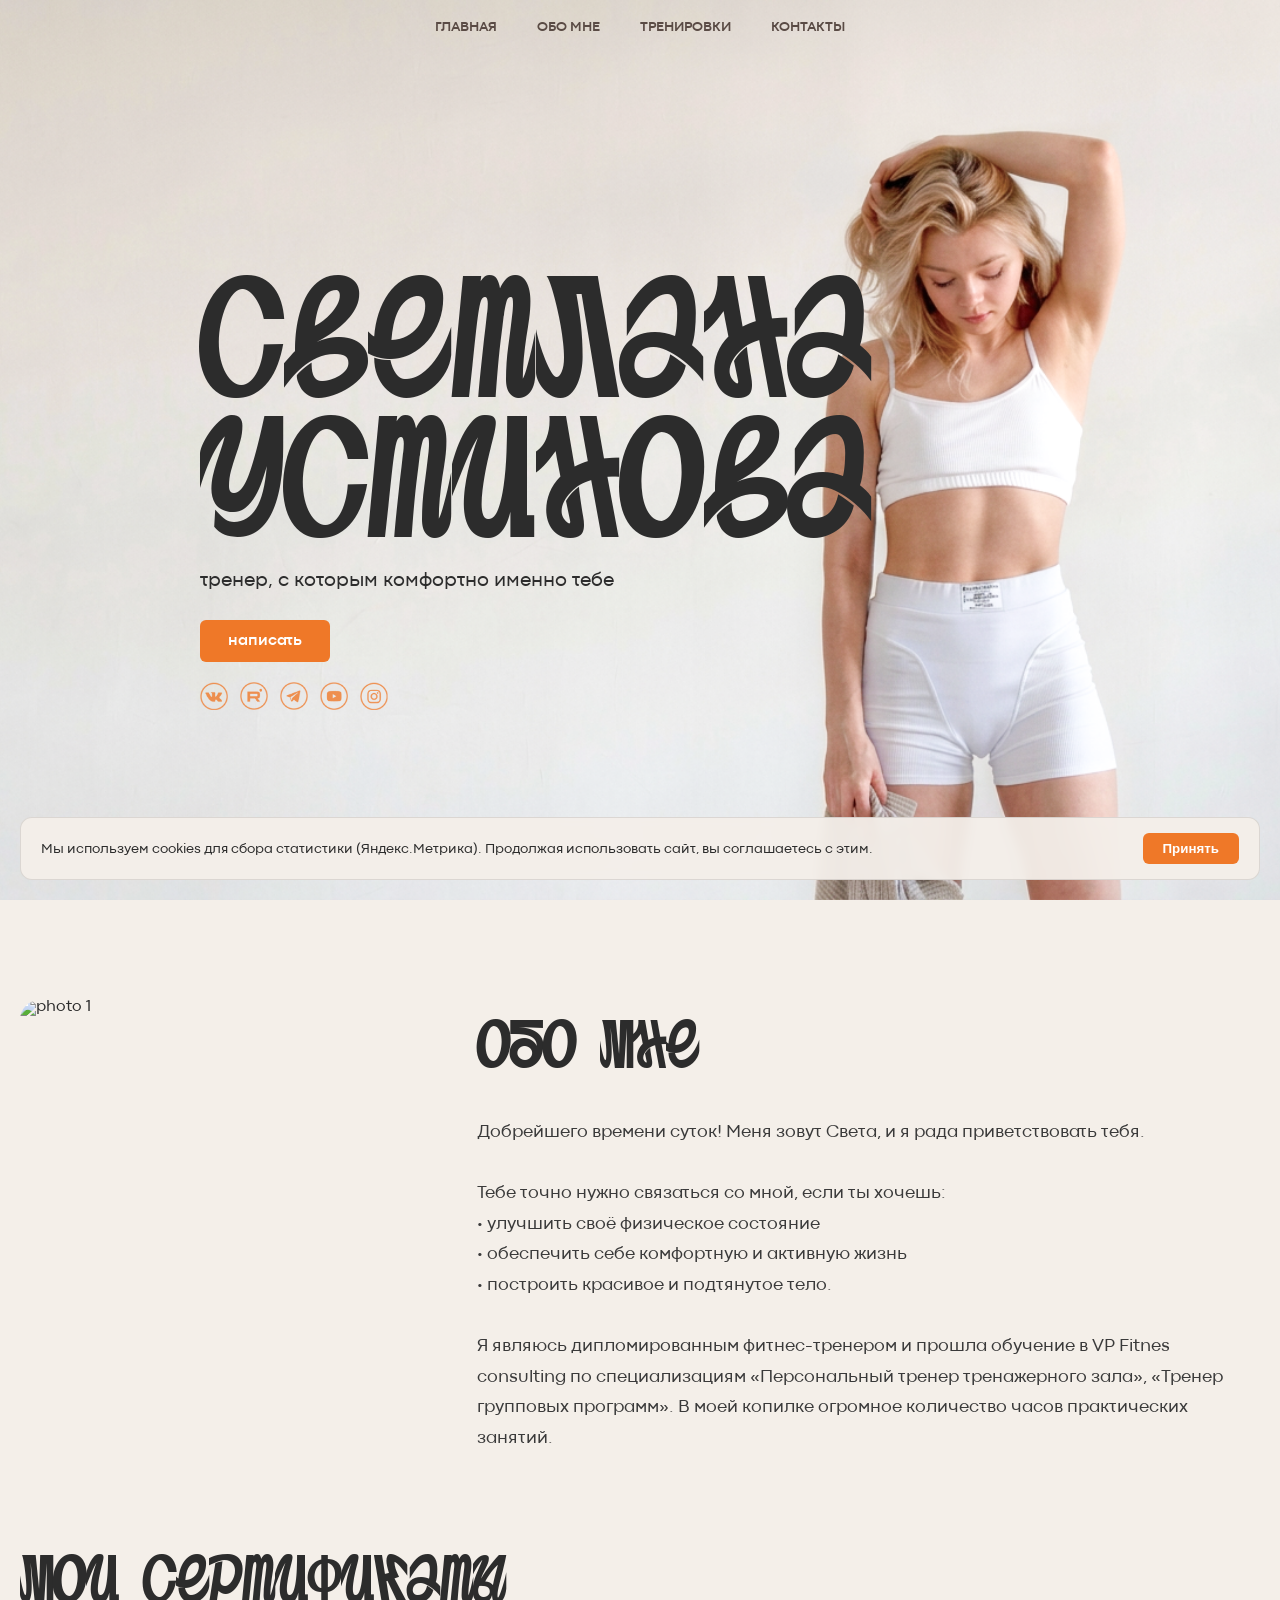
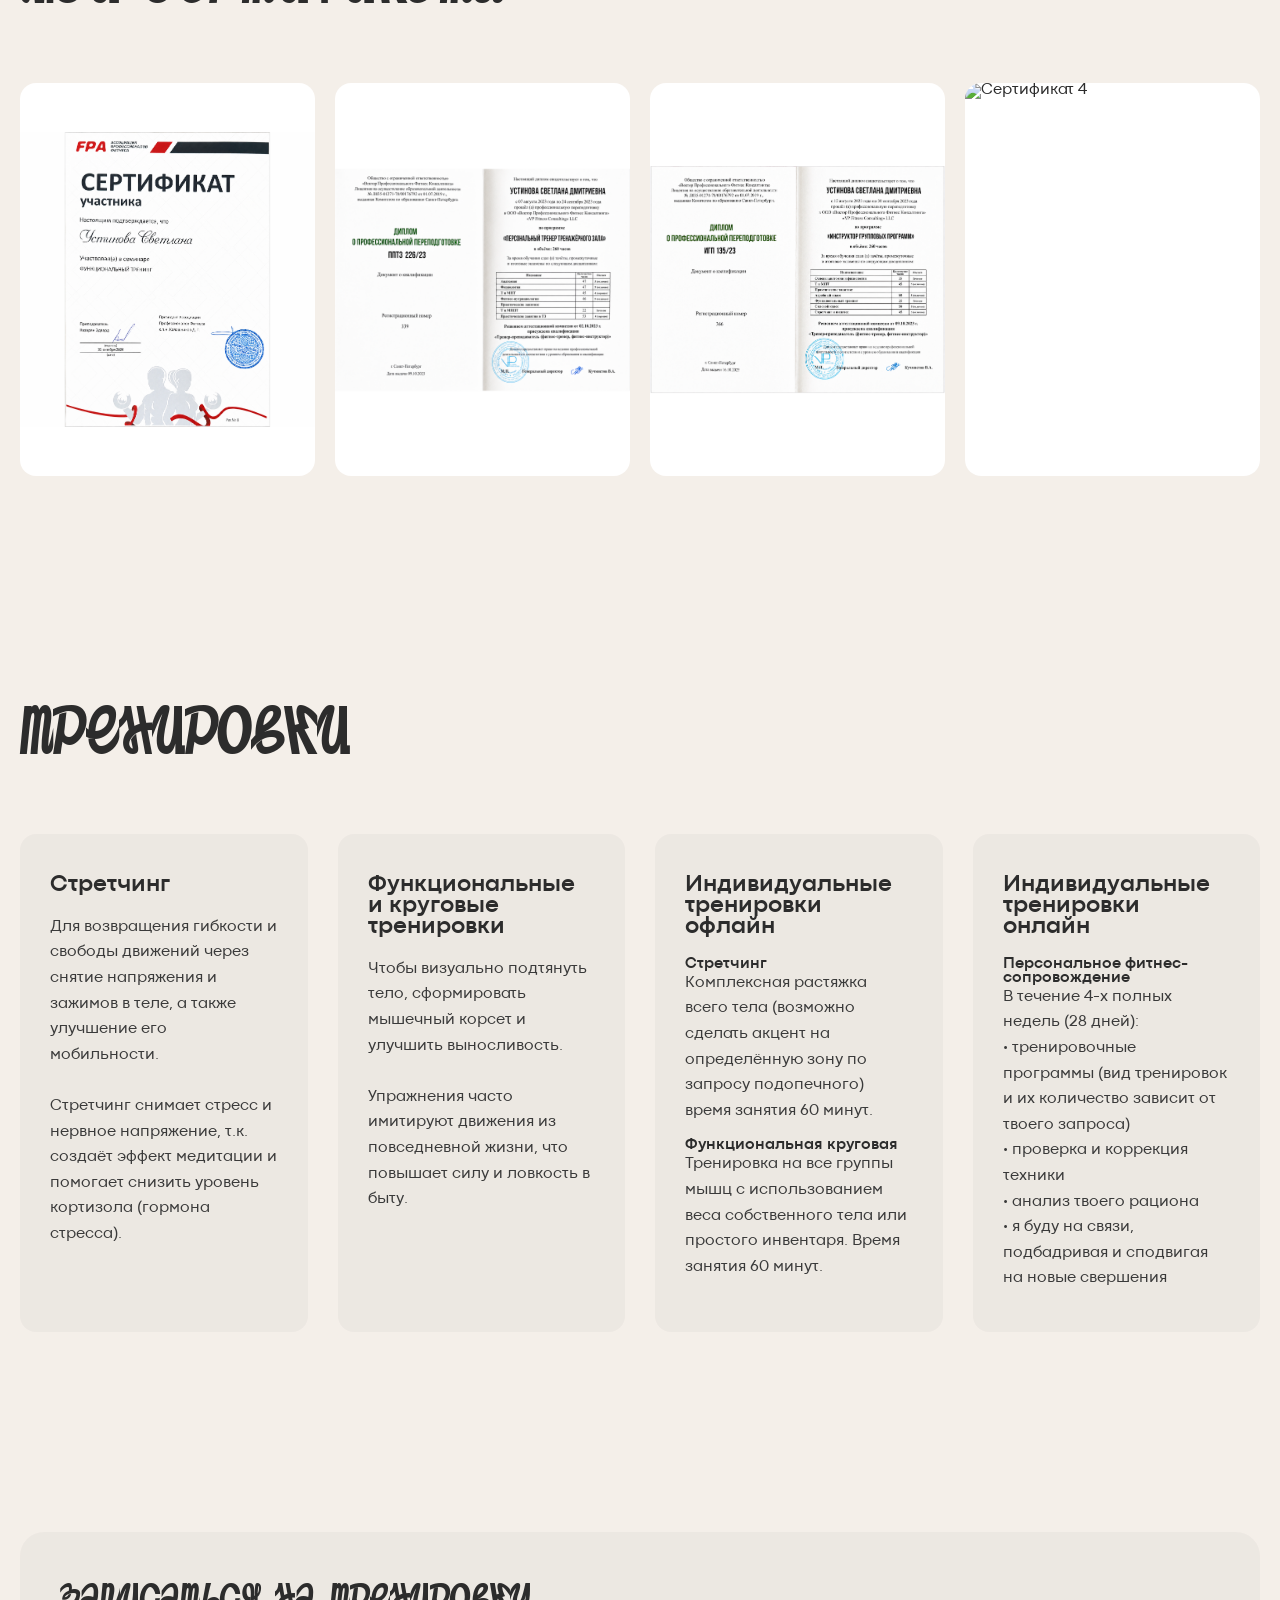
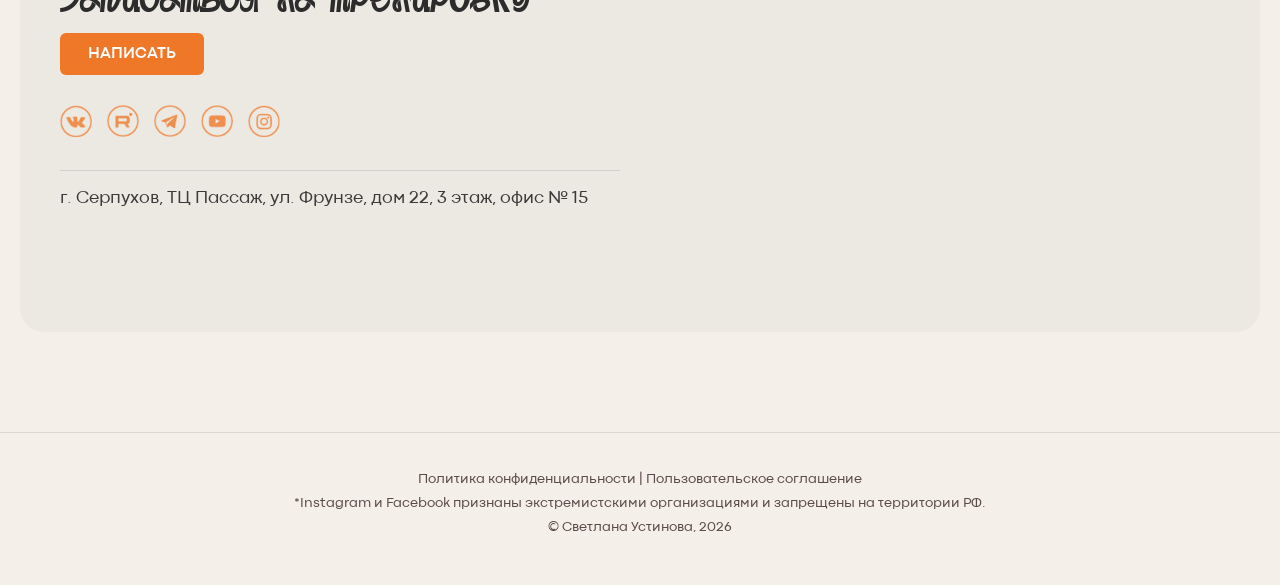
==== index.html @ 458bfd7b "Initial commit - сайт" ====
<!DOCTYPE html>
<html lang="ru">
<head>
  <meta charset="UTF-8">
  <meta name="viewport" content="width=device-width, initial-scale=1.0, user-scalable=yes">
  <title>Тренер Светлана Устинова</title>
  <link rel="stylesheet" href="style.css">
</head>
<body>

  <!-- HEADER с бургер-меню -->
  <header class="header">
    <div class="burger" id="burgerBtn">
      <span></span><span></span><span></span>
    </div>
    <nav class="nav">
      <ul class="menu" id="menu">
        <li><a href="#hero">Главная</a></li>
        <li><a href="#about">Обо мне</a></li>
        <li><a href="#training">Тренировки</a></li>
        <li><a href="#contacts">Контакты</a></li>
      </ul>
    </nav>
  </header>

  <!-- HERO -->
  <section id="hero" class="hero">
    <div class="hero-content">
      <h1>светлана устинова</h1>
      <h3>тренер, с которым комфортно именно тебе</h3>
      <p></p>
      <a href="https://t.me/Ustishine3" class="btn" target="_blank">написать</a>
      <div class="socials">
        <a href="https://vk.ru/ustishine" target="_blank"><img src="assets/icons/vk.png" alt="vk"></a>
        <a href="https://rutube.ru/channel/44270024" target="_blank"><img src="assets/icons/rutube.png" alt="rutube"></a>
        <a href="https://t.me/Ustishine3" target="_blank"><img src="assets/icons/telegram.png" alt="telegram"></a>
        <a href="https://youtube.com/@svetaveshaet" target="_blank"><img src="assets/icons/youtube.png" alt="youtube"></a>
        <a href="https://www.instagram.com/ustishine_fam" target="_blank"><img src="assets/icons/instagram.png" alt="instagram"></a>
      </div>
    </div>
  </section>

  <!-- ABOUT -->
  <section id="about" class="about-section">
    <!-- Первый ряд: карусель (фото тренера) слева, текст справа -->
    <div class="about-row">
      <div class="about-carousel">
        <div class="carousel-wrapper">
          <div class="carousel-track" id="carouselTrackLeft">
            <div class="carousel-slide"><img src="assets/trener/photo1.png" alt="photo 1"></div>
            <div class="carousel-slide"><img src="assets/trener/photo2.png" alt="photo 2"></div>
            <div class="carousel-slide"><img src="assets/trener/photo3.png" alt="photo 3"></div>
            <div class="carousel-slide"><img src="assets/trener/photo4.png" alt="photo 4"></div>
            <div class="carousel-slide"><img src="assets/trener/photo5.png" alt="photo 5"></div>
          </div>
          <button class="carousel-btn prev-btn">&#10094;</button>
          <button class="carousel-btn next-btn">&#10095;</button>
        </div>
      </div>
      <div class="about-text">
        <h2>обо мне</h2>
        <p>Добрейшего времени суток! Меня зовут Света, и я рада приветствовать тебя.<br><br>Тебе точно нужно связаться со мной, если ты хочешь:<br>• улучшить своё физическое состояние<br>• обеспечить себе комфортную и активную жизнь<br>• построить красивое и подтянутое тело.<br><br>Я являюсь дипломированным фитнес-тренером и прошла обучение в VP Fitnes consulting по специализациям «Персональный тренер тренажерного зала», «Тренер групповых программ». В моей копилке огромное количество часов практических занятий.</p>
      </div>
    </div>

    <!-- Второй ряд: мои сертификаты – карусель карточек во всю ширину -->
    <div class="about-row certificates-row">
      <div class="about-text certificates-header">
        <h2>мои сертификаты</h2>
      </div>
      <div class="certificates-carousel">
        <div class="certificates-wrapper">
          <div class="certificates-track" id="certificatesTrack">
            <div class="certificate-card"><img src="assets/edu/photo1.png" alt="Сертификат 1"></div>
            <div class="certificate-card"><img src="assets/edu/photo2.png" alt="Сертификат 2"></div>
            <div class="certificate-card"><img src="assets/edu/photo3.png" alt="Сертификат 3"></div>
            <div class="certificate-card"><img src="assets/edu/photo4.png" alt="Сертификат 4"></div>
            <div class="certificate-card"><img src="assets/edu/photo5.png" alt="Сертификат 5"></div>
            <div class="certificate-card"><img src="assets/edu/photo6.png" alt="Сертификат 6"></div>
            <div class="certificate-card"><img src="assets/edu/photo7.png" alt="Сертификат 7"></div>
            <div class="certificate-card"><img src="assets/edu/photo8.png" alt="Сертификат 8"></div>
            <div class="certificate-card"><img src="assets/edu/photo9.png" alt="Сертификат 9"></div>
            <div class="certificate-card"><img src="assets/edu/photo10.png" alt="Сертификат 10"></div>
            <div class="certificate-card"><img src="assets/edu/photo11.png" alt="Сертификат 11"></div>
            <div class="certificate-card"><img src="assets/edu/photo12.png" alt="Сертификат 12"></div>
          </div>
          <button class="carousel-btn cert-prev-btn">&#10094;</button>
          <button class="carousel-btn cert-next-btn">&#10095;</button>
        </div>
      </div>
    </div>
  </section>

  <!-- TRAINING -->
  <section id="training" class="training-section">
    <div class="training-container">
      <h2 class="section-title">тренировки</h2>
      <div class="training-columns">
        <div class="training-col">
          <h3>Стретчинг</h3>
          <p>Для возвращения гибкости и свободы движений через снятие напряжения и зажимов в теле, а также улучшение его мобильности.<br><br>Стретчинг снимает стресс и нервное напряжение, т.к. создаёт эффект медитации и помогает снизить уровень кортизола (гормона стресса).</p>
        </div>
        <div class="training-col">
          <h3>Функциональные и круговые тренировки</h3>
          <p>Чтобы визуально подтянуть тело, сформировать мышечный корсет и улучшить выносливость.<br><br>Упражнения часто имитируют движения из повседневной жизни, что повышает силу и ловкость в быту.</p>
        </div>
        <div class="training-col">
          <h3>Индивидуальные тренировки офлайн</h3>
          <h4>Стретчинг</h4>
          <p>Комплексная растяжка всего тела (возможно сделать акцент на определённую зону по запросу подопечного) время занятия 60 минут.</p>
          <br>
          <h4>Функциональная круговая</h4>
          <p>Тренировка на все группы мышц с использованием веса собственного тела или простого инвентаря. Время занятия 60 минут.</p>
        </div>
        <div class="training-col">
          <h3>Индивидуальные тренировки онлайн</h3>
          <h4>Персональное фитнес-сопровождение</h4>
          <p>В течение 4-х полных недель (28 дней):<br>• тренировочные программы (вид тренировок и их количество зависит от твоего запроса)<br>• проверка и коррекция техники<br>• анализ твоего рациона<br>• я буду на связи, подбадривая и сподвигая на новые свершения</p>
        </div>
      </div>
    </div>
  </section>

  <!-- CONTACTS -->
  <section id="contacts" class="contacts">
    <div class="contacts-card">
      <div class="contacts-content">
        <h3>Записаться на тренировку</h3>
        <div class="contacts-buttons">
          <a href="https://t.me/Ustishine3" class="btn" target="_blank">НАПИСАТЬ</a>
        </div>
        <div class="contacts-socials">
          <a href="https://vk.ru/ustishine" target="_blank"><img src="assets/icons/vk.png" alt="vk"></a>
          <a href="https://rutube.ru/channel/44270024" target="_blank"><img src="assets/icons/rutube.png" alt="rutube"></a>
          <a href="https://t.me/Ustishine3" target="_blank"><img src="assets/icons/telegram.png" alt="telegram"></a>
          <a href="https://youtube.com/@svetaveshaet" target="_blank"><img src="assets/icons/youtube.png" alt="youtube"></a>
          <a href="https://www.instagram.com/ustishine_fam" target="_blank"><img src="assets/icons/instagram.png" alt="instagram"></a>
        </div>
        <div class="contacts-address">
          <p>г. Серпухов, ТЦ Пассаж, ул. Фрунзе, дом 22, 3 этаж, офис № 15</p>
        </div>
      </div>
      <div class="contacts-map">
        <iframe src="https://yandex.ru/map-widget/v1/?mode=search&text=%D0%A1%D0%B5%D1%80%D0%BF%D1%83%D1%85%D0%BE%D0%B2%20%D1%83%D0%BB.%20%D0%A4%D1%80%D1%83%D0%BD%D0%B7%D0%B5%2022%20%D0%A2%D0%A6%20%D0%9F%D0%B0%D1%81%D1%81%D0%B0%D0%B6&ll=37.4083%2C54.9065&z=17" frameborder="0" allowfullscreen="true"></iframe>
      </div>
    </div>
  </section>

  <!-- FOOTER -->
  <footer class="footer">
    <div class="footer-inner">
      <p>
        <a href="privacy.html" target="_blank">Политика конфиденциальности</a>
        <span> | </span>
        <a href="terms.html" target="_blank">Пользовательское соглашение</a>
      </p>
      <p>*Instagram и Facebook признаны экстремистскими организациями и запрещены на территории РФ.</p>
      <p>© Светлана Устинова, 2026</p>
    </div>
  </footer>

  <script>
    (function() {
      // Бургер-меню
      const burger = document.getElementById('burgerBtn');
      const menu = document.getElementById('menu');
      if (burger && menu) {
        burger.addEventListener('click', () => {
          burger.classList.toggle('active');
          menu.classList.toggle('active');
        });
        menu.querySelectorAll('a').forEach(link => {
          link.addEventListener('click', () => {
            burger.classList.remove('active');
            menu.classList.remove('active');
          });
        });
      }

      // Cookie consent и Яндекс.Метрика
      function loadYandexMetrika() {
        (function(m,e,t,r,i,k,a){
          m[i]=m[i]||function(){(m[i].a=m[i].a||[]).push(arguments);};
          m[i].l=1*new Date();
          for(var j=0;j<document.scripts.length;j++){if(document.scripts[j].src===r){return;}}
          k=e.createElement(t),a=e.getElementsByTagName(t)[0],k.async=1,k.src=r,a.parentNode.insertBefore(k,a);
        })(window,document,"script","https://mc.yandex.ru/metrika/tag.js","ym");
        ym(XXXXXX, "init", { clickmap:true, trackLinks:true, accurateTrackBounce:true, webvisor:true });
      }
      if (!localStorage.getItem('cookieConsent')) {
        const banner = document.createElement('div');
        banner.className = 'cookie-banner';
        banner.innerHTML = `<p>Мы используем cookies для сбора статистики (Яндекс.Метрика). Продолжая использовать сайт, вы соглашаетесь с этим.</p><button id="acceptCookies">Принять</button>`;
        document.body.appendChild(banner);
        document.getElementById('acceptCookies').addEventListener('click', () => {
          localStorage.setItem('cookieConsent', 'true');
          banner.remove();
          loadYandexMetrika();
        });
      } else {
        loadYandexMetrika();
      }

      // ========== 1. ЛЕВАЯ КАРУСЕЛЬ (фото тренера) ==========
      const leftTrack = document.getElementById('carouselTrackLeft');
      if (leftTrack) {
        const slides = Array.from(leftTrack.children);
        const originalCount = slides.length;
        slides.forEach(slide => {
          const clone = slide.cloneNode(true);
          leftTrack.appendChild(clone);
        });
        let currentIndex = 0;
        let autoPlayInterval;
        const delay = 4000;
        const transitionTime = 300;
        let startX = 0, startIndex = 0, isDragging = false;

        leftTrack.style.transition = `transform ${transitionTime}ms ease`;

        function updateSlide(index, instant = false) {
          if (instant) leftTrack.style.transition = 'none';
          else leftTrack.style.transition = `transform ${transitionTime}ms ease`;
          leftTrack.style.transform = `translateX(${-index * 100}%)`;
          currentIndex = index;
        }
        function nextSlide() {
          if (currentIndex >= originalCount) {
            updateSlide(0, true);
            leftTrack.offsetHeight;
            updateSlide(1);
          } else {
            updateSlide(currentIndex + 1);
          }
        }
        function prevSlide() {
          if (currentIndex <= 0) {
            updateSlide(originalCount, true);
            leftTrack.offsetHeight;
            updateSlide(originalCount - 1);
          } else {
            updateSlide(currentIndex - 1);
          }
        }
        function startAuto() { stopAuto(); autoPlayInterval = setInterval(nextSlide, delay); }
        function stopAuto() { if (autoPlayInterval) clearInterval(autoPlayInterval); }

        const wrapper = leftTrack.parentElement;

        // --- Touch events (исправлено: preventDefault только при горизонтальном движении) ---
        wrapper.addEventListener('touchstart', (e) => {
          if (e.touches.length === 1) {
            stopAuto();
            isDragging = true;
            startX = e.touches[0].clientX;
            startIndex = currentIndex;
            leftTrack.style.transition = 'none';
            // НЕ вызываем preventDefault здесь, чтобы не блокировать вертикальный скролл
          }
        }, { passive: false });
        wrapper.addEventListener('touchmove', (e) => {
          if (!isDragging) return;
          const deltaX = e.touches[0].clientX - startX;
          // Если движение горизонтальное больше 5px – запрещаем скролл страницы
          if (Math.abs(deltaX) > 5) e.preventDefault();
          const percent = (deltaX / wrapper.clientWidth) * 100;
          let newIndex = startIndex - percent / 100;
          leftTrack.style.transform = `translateX(${-newIndex * 100}%)`;
        }, { passive: false });
        wrapper.addEventListener('touchend', (e) => {
          if (!isDragging) return;
          isDragging = false;
          const deltaX = e.changedTouches[0].clientX - startX;
          if (Math.abs(deltaX) > 30) {
            deltaX > 0 ? prevSlide() : nextSlide();
          } else {
            updateSlide(currentIndex);
          }
          startAuto();
        });

        // --- Mouse events ---
        wrapper.addEventListener('mousedown', (e) => {
          stopAuto();
          isDragging = true;
          startX = e.clientX;
          startIndex = currentIndex;
          leftTrack.style.transition = 'none';
          e.preventDefault();
        });
        window.addEventListener('mousemove', (e) => {
          if (!isDragging) return;
          const deltaX = e.clientX - startX;
          const percent = (deltaX / wrapper.clientWidth) * 100;
          let newIndex = startIndex - percent / 100;
          leftTrack.style.transform = `translateX(${-newIndex * 100}%)`;
        });
        window.addEventListener('mouseup', (e) => {
          if (!isDragging) return;
          isDragging = false;
          const deltaX = e.clientX - startX;
          if (Math.abs(deltaX) > 30) {
            deltaX > 0 ? prevSlide() : nextSlide();
          } else {
            updateSlide(currentIndex);
          }
          startAuto();
        });

        // Кнопки
        const prevBtn = wrapper.querySelector('.prev-btn');
        const nextBtn = wrapper.querySelector('.next-btn');
        if (prevBtn) prevBtn.addEventListener('click', () => { stopAuto(); prevSlide(); startAuto(); });
        if (nextBtn) nextBtn.addEventListener('click', () => { stopAuto(); nextSlide(); startAuto(); });

        updateSlide(0, true);
        startAuto();
        wrapper.addEventListener('mouseenter', stopAuto);
        wrapper.addEventListener('mouseleave', startAuto);
      }

      // ========== 2. КАРУСЕЛЬ СЕРТИФИКАТОВ ==========
      const certTrack = document.getElementById('certificatesTrack');
      const certPrev = document.querySelector('.cert-prev-btn');
      const certNext = document.querySelector('.cert-next-btn');
      if (certTrack && certPrev && certNext) {
        let autoScrollInterval;
        function getStep() {
          const card = certTrack.querySelector('.certificate-card');
          return card ? card.offsetWidth + 20 : 300;
        }
        function scrollNext() { certTrack.scrollBy({ left: getStep(), behavior: 'smooth' }); }
        function scrollPrev() { certTrack.scrollBy({ left: -getStep(), behavior: 'smooth' }); }
        function startAuto() {
          stopAuto();
          autoScrollInterval = setInterval(() => {
            const maxScroll = certTrack.scrollWidth - certTrack.clientWidth;
            if (certTrack.scrollLeft + certTrack.clientWidth >= maxScroll - 10) {
              certTrack.scrollTo({ left: 0, behavior: 'smooth' });
            } else {
              scrollNext();
            }
          }, 4000);
        }
        function stopAuto() { if (autoScrollInterval) clearInterval(autoScrollInterval); }

        certPrev.addEventListener('click', () => { stopAuto(); scrollPrev(); startAuto(); });
        certNext.addEventListener('click', () => { stopAuto(); scrollNext(); startAuto(); });
        certTrack.addEventListener('mouseenter', stopAuto);
        certTrack.addEventListener('mouseleave', startAuto);
        certTrack.addEventListener('touchstart', stopAuto);
        certTrack.addEventListener('touchend', startAuto);
        startAuto();
      }
    })();
  </script>
</body>
</html>
---- style.css ----
/* ========== Подключение шрифтов ========== */
@font-face {
  font-family: 'Postertoaster';
  src: url('fonts/Postertoaster.ttf') format('truetype');
  font-weight: normal;
  font-style: normal;
}
@font-face {
  font-family: 'Codec Pro';
  src: url('fonts/CodecPro-Regular.ttf') format('truetype');
  font-weight: 400;
  font-style: normal;
}
@font-face {
  font-family: 'Codec Pro';
  src: url('fonts/CodecPro-Bold.ttf') format('truetype');
  font-weight: 700;
  font-style: normal;
}

/* ========== Общие стили ========== */
* {
  margin: 0;
  padding: 0;
  box-sizing: border-box;
}
html {
  scroll-behavior: smooth;
}
body {
  font-family: 'Codec Pro', sans-serif;
  background: #000;
  color: #f5efe9;
  margin: 0;
  transition: background-color 0.2s ease, color 0.2s ease;
}

/* ========== ХЕДЕР (ПК) ========== */
.header {
  position: fixed;
  top: 0;
  left: 0;
  width: 100%;
  z-index: 100;
  padding: 20px 60px;
  background: transparent;
  display: flex;
  justify-content: center;
}
.menu {
  display: flex;
  gap: 40px;
  list-style: none;
}
.menu a {
  text-decoration: none;
  font-weight: 700;
  text-transform: uppercase;
  color: #333;
  font-size: 14px;
  font-family: 'Codec Pro', sans-serif;
  transition: color 0.2s ease;
}
.nav {
  display: flex;
  justify-content: center;
}

/* ========== БУРГЕР (скрыт на ПК) ========== */
.burger {
  display: none;
  flex-direction: column;
  justify-content: space-between;
  width: 30px;
  height: 21px;
  cursor: pointer;
  z-index: 101;
}
.burger span {
  display: block;
  height: 3px;
  width: 100%;
  background-color: #333;
  border-radius: 2px;
  transition: 0.3s;
}
.burger.active span:nth-child(1) { transform: translateY(9px) rotate(45deg); }
.burger.active span:nth-child(2) { opacity: 0; }
.burger.active span:nth-child(3) { transform: translateY(-9px) rotate(-45deg); }

/* ========== HERO ========== */
.hero {
  position: relative;
  min-height: 100vh;
  padding: 40px 200px;
  display: flex;
  align-items: center;
  background: url("hero.png") no-repeat center center/cover;
}
.hero-content {
  position: relative;
  z-index: 2;
  max-width: 500px;
  padding-top: 80px;
}
.hero-content h1 {
  font-family: 'Postertoaster', sans-serif;
  font-size: 200px;
  font-weight: normal;
  line-height: 0.7;
  margin-bottom: 20px;
  letter-spacing: 1px;
}
.hero-content h3 {
  font-family: 'Codec Pro', sans-serif;
  font-size: 20px;
  font-weight: 400;
  margin-bottom: 25px;
  line-height: 1.4;
}
.hero-content p {
  font-size: 16px;
  font-weight: 400;
  margin-bottom: 25px;
  line-height: 1.5;
}

/* ========== КНОПКИ ========== */
.btn {
  display: inline-block;
  padding: 14px 28px;
  background: #ef7828;
  color: #fff;
  text-decoration: none;
  font-weight: 700;
  border-radius: 6px;
  margin-bottom: 20px;
  transition: 0.3s;
}
.btn:hover {
  background: #d05f18;
}

/* ========== СОЦСЕТИ ========== */
.socials {
  display: flex;
  gap: 12px;
}
.socials img {
  width: 28px;
  height: 28px;
  cursor: pointer;
  opacity: 0.8;
  transition: 0.3s;
}
.socials img:hover {
  opacity: 1;
}

/* ========== ABOUT ========== */
.about-section {
  padding: 100px 20px;
  background: inherit;
}
.about-row {
  max-width: 1600px;
  margin: 0 auto 80px;
  display: flex;
  align-items: start;
  gap: 60px;
}
.about-row:last-child {
  margin-bottom: 0;
}
.about-row.reverse {
  flex-direction: row-reverse;
}
.about-carousel {
  flex: 0 0 32%;
  max-width: 32%;
}
.carousel-wrapper {
  position: relative;
  width: 100%;
  aspect-ratio: 1 / 1;
  overflow: hidden;
  border-radius: 20px;
  user-select: none;
  -webkit-tap-highlight-color: transparent;
  touch-action: pan-y pinch-zoom;
}
.carousel-track {
  display: flex;
  height: 100%;
  will-change: transform;
  cursor: grab;
}
.carousel-track:active {
  cursor: grabbing;
}
.carousel-slide {
  flex: 0 0 100%;
  height: 100%;
}
.carousel-slide img {
  width: 100%;
  height: 100%;
  object-fit: cover;
  display: block;
}
.carousel-btn {
  position: absolute;
  top: 50%;
  transform: translateY(-50%);
  background: rgba(0,0,0,0.5);
  color: #fff;
  border: none;
  width: 40px;
  height: 40px;
  border-radius: 50%;
  font-size: 20px;
  cursor: pointer;
  opacity: 0;
  transition: opacity 0.3s;
  z-index: 2;
  display: flex;
  align-items: center;
  justify-content: center;
}
.carousel-btn:hover {
  background: rgba(0,0,0,0.8);
}
.carousel-wrapper:hover .carousel-btn {
  opacity: 1;
}
.prev-btn { left: 10px; }
.next-btn { right: 10px; }
.about-text {
  flex: 1;
}
.about-text h2 {
  font-family: 'Postertoaster', sans-serif;
  font-size: 80px;
  font-weight: normal;
  margin-bottom: 30px;
  line-height: 1.1;
}
.about-text p {
  font-size: 18px;
  line-height: 1.7;
  font-weight: 400;
}

/* ========== КАРУСЕЛЬ СЕРТИФИКАТОВ ========== */
.certificates-row {
  flex-direction: column;
  gap: 30px;
}
.certificates-header {
  width: 100%;
  text-align: left;
}
.certificates-carousel {
  width: 100%;
  overflow: hidden;
  position: relative;
}
.certificates-wrapper {
  position: relative;
  width: 100%;
}
.certificates-track {
  display: flex;
  gap: 20px;
  overflow-x: auto;
  scroll-behavior: smooth;
  scrollbar-width: none;
  -ms-overflow-style: none;
  padding-bottom: 10px;
  cursor: grab;
  -webkit-overflow-scrolling: touch;
  touch-action: pan-y; /* запрещаем браузеру перехватывать горизонтальные жесты */
}
.certificates-track::-webkit-scrollbar {
  display: none;
}
.certificate-card {
  flex: 0 0 calc((100% - 60px) / 4);
  background: rgba(255,255,255,0.05);
  border-radius: 16px;
  overflow: hidden;
  aspect-ratio: 3 / 4;
  transition: transform 0.3s ease, background 0.3s ease;
  cursor: pointer;
}
.certificate-card:hover {
  transform: translateY(-5px);
  background: rgba(255,255,255,0.08);
}
.certificate-card img {
  width: 100%;
  height: 100%;
  object-fit: contain;
  display: block;
  background: #fff;
}
/* Кнопки для карусели сертификатов */
.certificates-wrapper .carousel-btn {
  position: absolute;
  top: 50%;
  transform: translateY(-50%);
  background: rgba(0,0,0,0.5);
  color: #fff;
  border: none;
  width: 40px;
  height: 40px;
  border-radius: 50%;
  font-size: 20px;
  cursor: pointer;
  opacity: 0;
  transition: opacity 0.3s;
  z-index: 2;
  display: flex;
  align-items: center;
  justify-content: center;
}
.certificates-wrapper:hover .carousel-btn {
  opacity: 1;
}
.certificates-wrapper .carousel-btn:hover {
  background: rgba(0,0,0,0.8);
}
.cert-prev-btn {
  left: 10px;
}
.cert-next-btn {
  right: 10px;
}

/* ========== TRAINING ========== */
.training-section {
  padding: 100px 20px;
  background: inherit;
}
.training-container {
  max-width: 1600px;
  margin: 0 auto;
}
.section-title {
  font-family: 'Postertoaster', sans-serif;
  font-size: 80px;
  font-weight: normal;
  margin-bottom: 60px;
  line-height: 1.1;
  text-align: left;
}
.training-columns {
  display: flex;
  gap: 30px;
}
.training-col {
  flex: 1;
  background: rgba(255,255,255,0.03);
  padding: 40px 30px;
  border-radius: 16px;
  transition: transform 0.3s ease, background 0.3s ease;
}
.training-col:hover {
  transform: translateY(-8px);
  background: rgba(255,255,255,0.06);
}
.training-col h3 {
  font-family: 'Codec Pro', sans-serif;
  font-size: 24px;
  font-weight: 700;
  margin-bottom: 20px;
}
.training-col p {
  font-size: 16px;
  line-height: 1.6;
}

/* ========== CONTACTS ========== */
.contacts {
  padding: 100px 20px;
  background: inherit;
}
.contacts-card {
  max-width: 1600px;
  margin: 0 auto;
  display: flex;
  gap: 40px;
  background: rgba(255,255,255,0.03);
  border-radius: 24px;
  overflow: hidden;
}
.contacts-content {
  flex: 1;
  padding: 50px 40px;
}
.contacts-content h3 {
  font-family: 'Postertoaster', sans-serif;
  font-size: 48px;
  font-weight: normal;
  margin-bottom: 20px;
}
.contacts-content p {
  font-size: 18px;
  margin-bottom: 30px;
}
.contacts-buttons {
  margin-bottom: 30px;
}
.contacts-buttons .btn {
  margin-bottom: 0;
}
.contacts-socials {
  display: flex;
  gap: 15px;
  margin-bottom: 30px;
}
.contacts-socials img {
  width: 32px;
  height: 32px;
  opacity: 0.8;
  transition: 0.3s;
}
.contacts-socials img:hover {
  opacity: 1;
}
.contacts-address {
  font-size: 16px;
  border-top: 1px solid rgba(255,255,255,0.1);
  padding-top: 20px;
}
.contacts-map {
  flex: 1;
  min-height: 400px;
}
.contacts-map iframe {
  width: 100%;
  height: 100%;
  border: 0;
}

/* ========== FOOTER ========== */
.footer {
  padding: 40px 20px;
  border-top: 1px solid rgba(255,255,255,0.05);
  background: inherit;
}
.footer-inner {
  max-width: 1600px;
  margin: 0 auto;
  text-align: center;
  font-size: 14px;
}
.footer-inner p {
  margin-bottom: 12px;
}
.footer-inner a {
  text-decoration: none;
  transition: 0.3s;
}
.footer-inner a:hover {
  text-decoration: underline;
}

/* ========== COOKIE BANNER ========== */
.cookie-banner {
  position: fixed;
  bottom: 20px;
  left: 20px;
  right: 20px;
  background: rgba(0,0,0,0.9);
  color: #f5efe9;
  padding: 15px 20px;
  border-radius: 12px;
  display: flex;
  justify-content: space-between;
  align-items: center;
  gap: 20px;
  z-index: 200;
  backdrop-filter: blur(5px);
  font-size: 14px;
  flex-wrap: wrap;
}
.cookie-banner button {
  background: #ef7828;
  border: none;
  padding: 8px 20px;
  border-radius: 6px;
  color: white;
  font-weight: bold;
  cursor: pointer;
  transition: 0.2s;
}
.cookie-banner button:hover {
  background: #d05f18;
}

/* ========== СВЕТЛАЯ ТЕМА ========== */
@media (prefers-color-scheme: light) {
  body {
    background: #f4efe9;
    color: #2c2c2c;
  }
  .menu a {
    color: #5a4b45;
  }
  .menu a:hover {
    color: #ef7828;
  }
  .burger span {
    background-color: #5a4b45;
  }
  .cookie-banner {
    background: rgba(244,239,233,0.95);
    color: #2c2c2c;
    border: 1px solid rgba(0,0,0,0.1);
  }
  .about-text h2,
  .section-title,
  .contacts-content h3 {
    color: #2c2c2c;
  }
  .about-text p,
  .training-col p,
  .contacts-content p,
  .contacts-address {
    color: #3a3a3a;
  }
  .training-col {
    background: rgba(0,0,0,0.03);
  }
  .training-col:hover {
    background: rgba(0,0,0,0.06);
  }
  .training-col h3 {
    color: #2c2c2c;
  }
  .contacts-card {
    background: rgba(0,0,0,0.03);
  }
  .contacts-address {
    border-top-color: rgba(0,0,0,0.1);
  }
  .footer {
    border-top-color: rgba(0,0,0,0.1);
  }
  .footer-inner {
    color: #5a4b45;
  }
  .footer-inner a {
    color: #5a4b45;
  }
  .footer-inner a:hover {
    color: #ef7828;
  }
  .btn {
    background: #ef7828;
    color: #fff;
  }
  .btn:hover {
    background: #d05f18;
  }
  /* Светлая тема для карточек сертификатов */
  .certificate-card {
    background: rgba(0,0,0,0.03);
  }
  .certificate-card:hover {
    background: rgba(0,0,0,0.06);
  }
}

/* ========== АДАПТИВНОСТЬ ========== */
@media (max-width: 1024px) {
  .hero {
    padding: 40px 60px;
  }
  .hero-content h1 {
    font-size: 120px;
  }
  .about-section {
    padding: 80px 20px;
  }
  .about-row {
    gap: 30px;
    margin-bottom: 60px;
  }
  .about-carousel {
    flex: 0 0 34%;
    max-width: 34%;
  }
  .about-text h2 {
    font-size: 60px;
  }
  .training-section {
    padding: 80px 20px;
  }
  .section-title {
    font-size: 60px;
  }
  .contacts {
    padding: 80px 20px;
  }
  .contacts-card {
    flex-direction: column;
  }
  .contacts-map {
    min-height: 300px;
  }
  .footer {
    padding: 40px 20px;
  }
  /* Адаптив сертификатов */
  .certificate-card {
    flex: 0 0 calc((100% - 40px) / 3);
  }
}

@media (max-width: 768px) {
  .header {
    padding: 15px 20px;
    justify-content: flex-start;
  }
  .burger {
    display: flex;
    margin-right: auto;
  }
  .nav {
    justify-content: flex-end;
  }
  .menu {
    position: fixed;
    top: 0;
    right: -100%;
    width: 70%;
    max-width: 300px;
    height: 100vh;
    background: rgba(0,0,0,0.95);
    flex-direction: column;
    align-items: center;
    justify-content: center;
    gap: 30px;
    transition: right 0.3s ease;
    z-index: 100;
    margin: 0;
    padding: 0;
  }
  .menu.active {
    right: 0;
  }
  .menu a {
    font-size: 18px;
    color: #f5efe9;
  }
  @media (prefers-color-scheme: light) {
    .menu {
      background: rgba(244,239,233,0.98);
    }
    .menu a {
      color: #2c2c2c;
    }
  }
  .hero {
    padding: 40px 20px;
    background-position: 75% center;
  }
  .hero-content h1 {
    font-size: 80px;
  }
  .hero-content h3 {
    font-size: 16px;
  }
  .about-section {
    padding: 80px 20px;
  }
  .about-row {
    flex-direction: column;
    gap: 40px;
    margin-bottom: 60px;
  }
  .about-row.reverse {
    flex-direction: column;
  }
  .about-carousel {
    flex: 0 0 auto;
    max-width: 100%;
    width: 100%;
  }
  .about-text {
    flex: auto;
  }
  .about-text h2 {
    font-size: 50px;
  }
  .about-text p {
    font-size: 16px;
  }
  .training-section {
    padding: 80px 20px;
  }
  .section-title {
    font-size: 50px;
    text-align: center;
  }
  .training-columns {
    flex-direction: column;
  }
  .training-col {
    text-align: center;
  }
  .contacts {
    padding: 80px 20px;
  }
  .contacts-content {
    padding: 40px 30px;
  }
  .contacts-content h3 {
    font-size: 36px;
  }
  .contacts-map {
    min-height: auto;
    aspect-ratio: 1 / 1;
  }
  .footer {
    padding: 30px 20px;
  }
  .cookie-banner {
    flex-direction: column;
    text-align: center;
  }
  /* Адаптив сертификатов */
  .certificate-card {
    flex: 0 0 calc((100% - 20px) / 2);
  }
  .certificates-wrapper .carousel-btn {
    opacity: 1;
    width: 32px;
    height: 32px;
    font-size: 16px;
  }
  .cert-prev-btn { left: 5px; }
  .cert-next-btn { right: 5px; }
}

@media (max-width: 480px) {
  .hero-content h1 {
    font-size: 60px;
  }
  .btn {
    padding: 12px 24px;
    font-size: 14px;
  }
  .about-section {
    padding: 60px 20px;
  }
  .about-text h2 {
    font-size: 40px;
  }
  .carousel-wrapper {
    border-radius: 12px;
  }
  .training-section {
    padding: 60px 20px;
  }
  .section-title {
    font-size: 40px;
  }
  .contacts {
    padding: 60px 20px;
  }
  .contacts-content h3 {
    font-size: 28px;
  }
  .contacts-content {
    padding: 30px 20px;
  }
  .contacts-map {
    aspect-ratio: 1 / 1;
  }
  /* Адаптив сертификатов */
  .certificate-card {
    flex: 0 0 100%;
  }
}
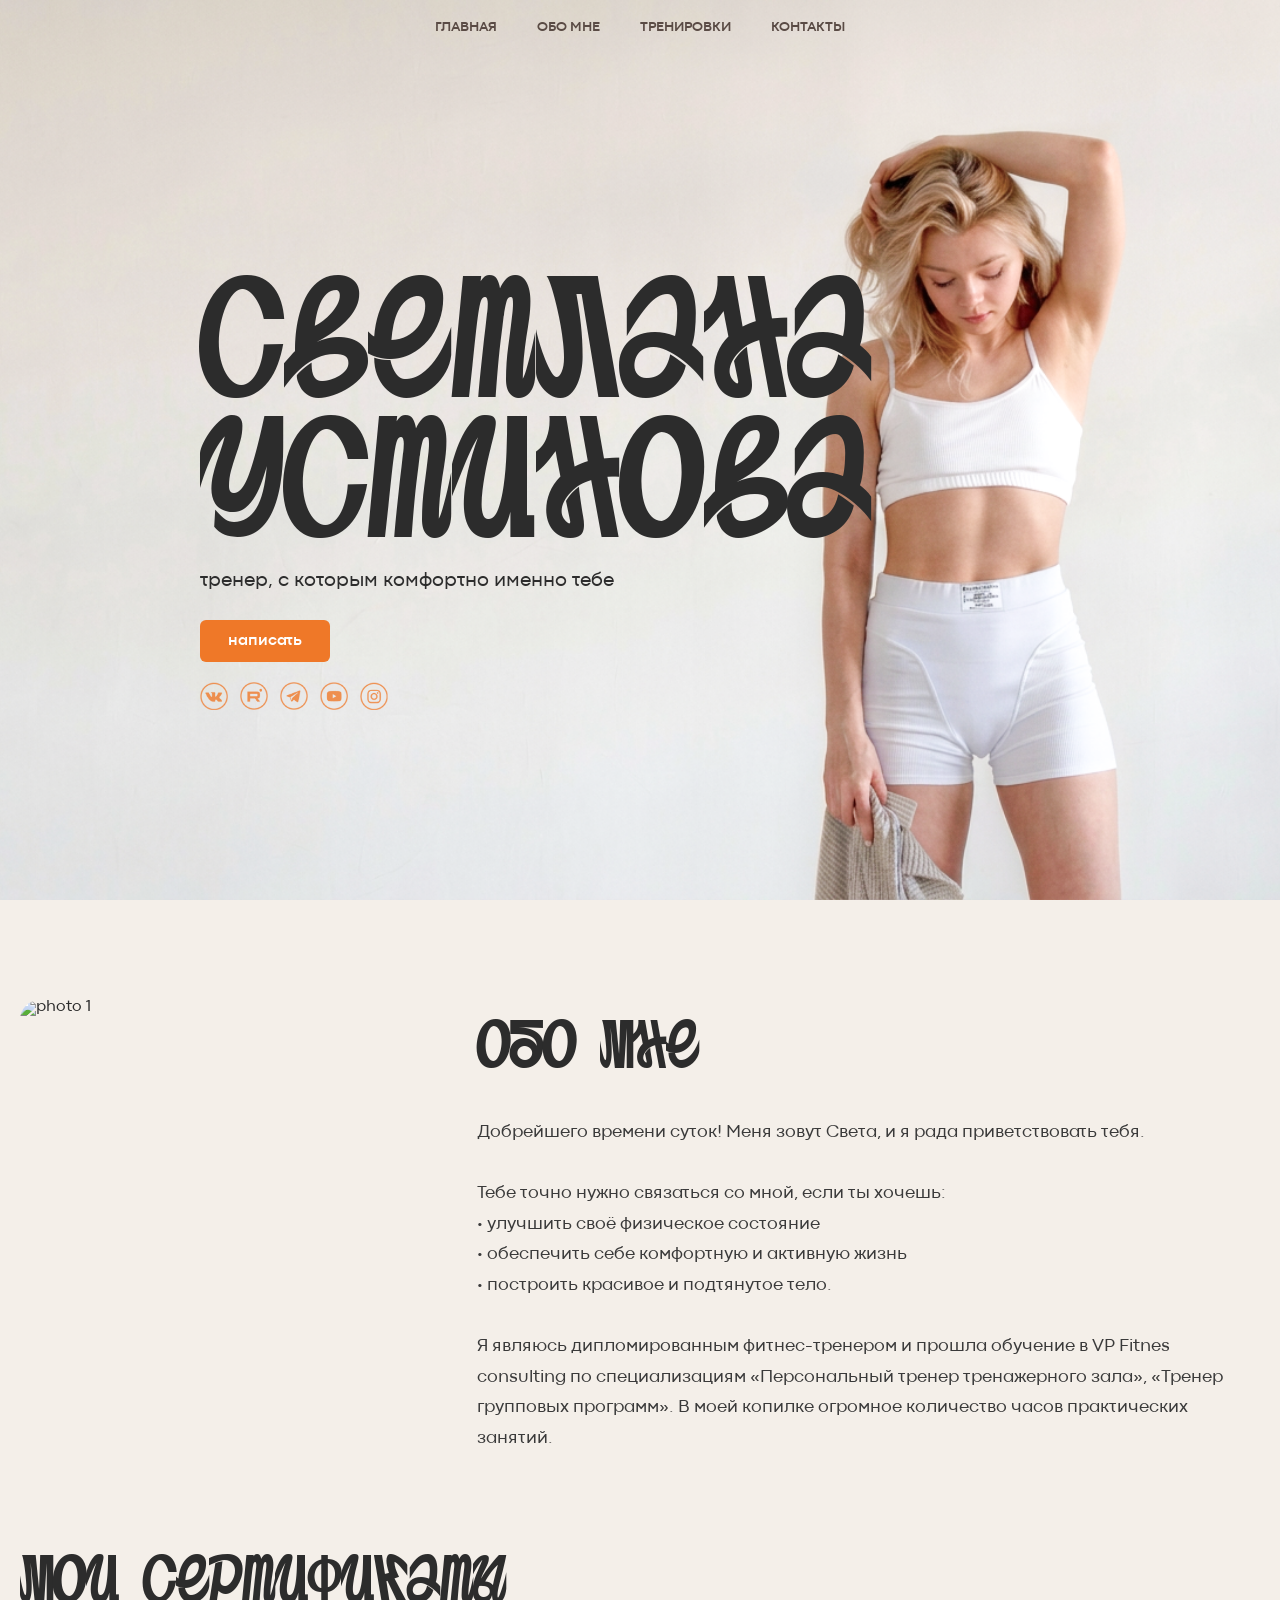
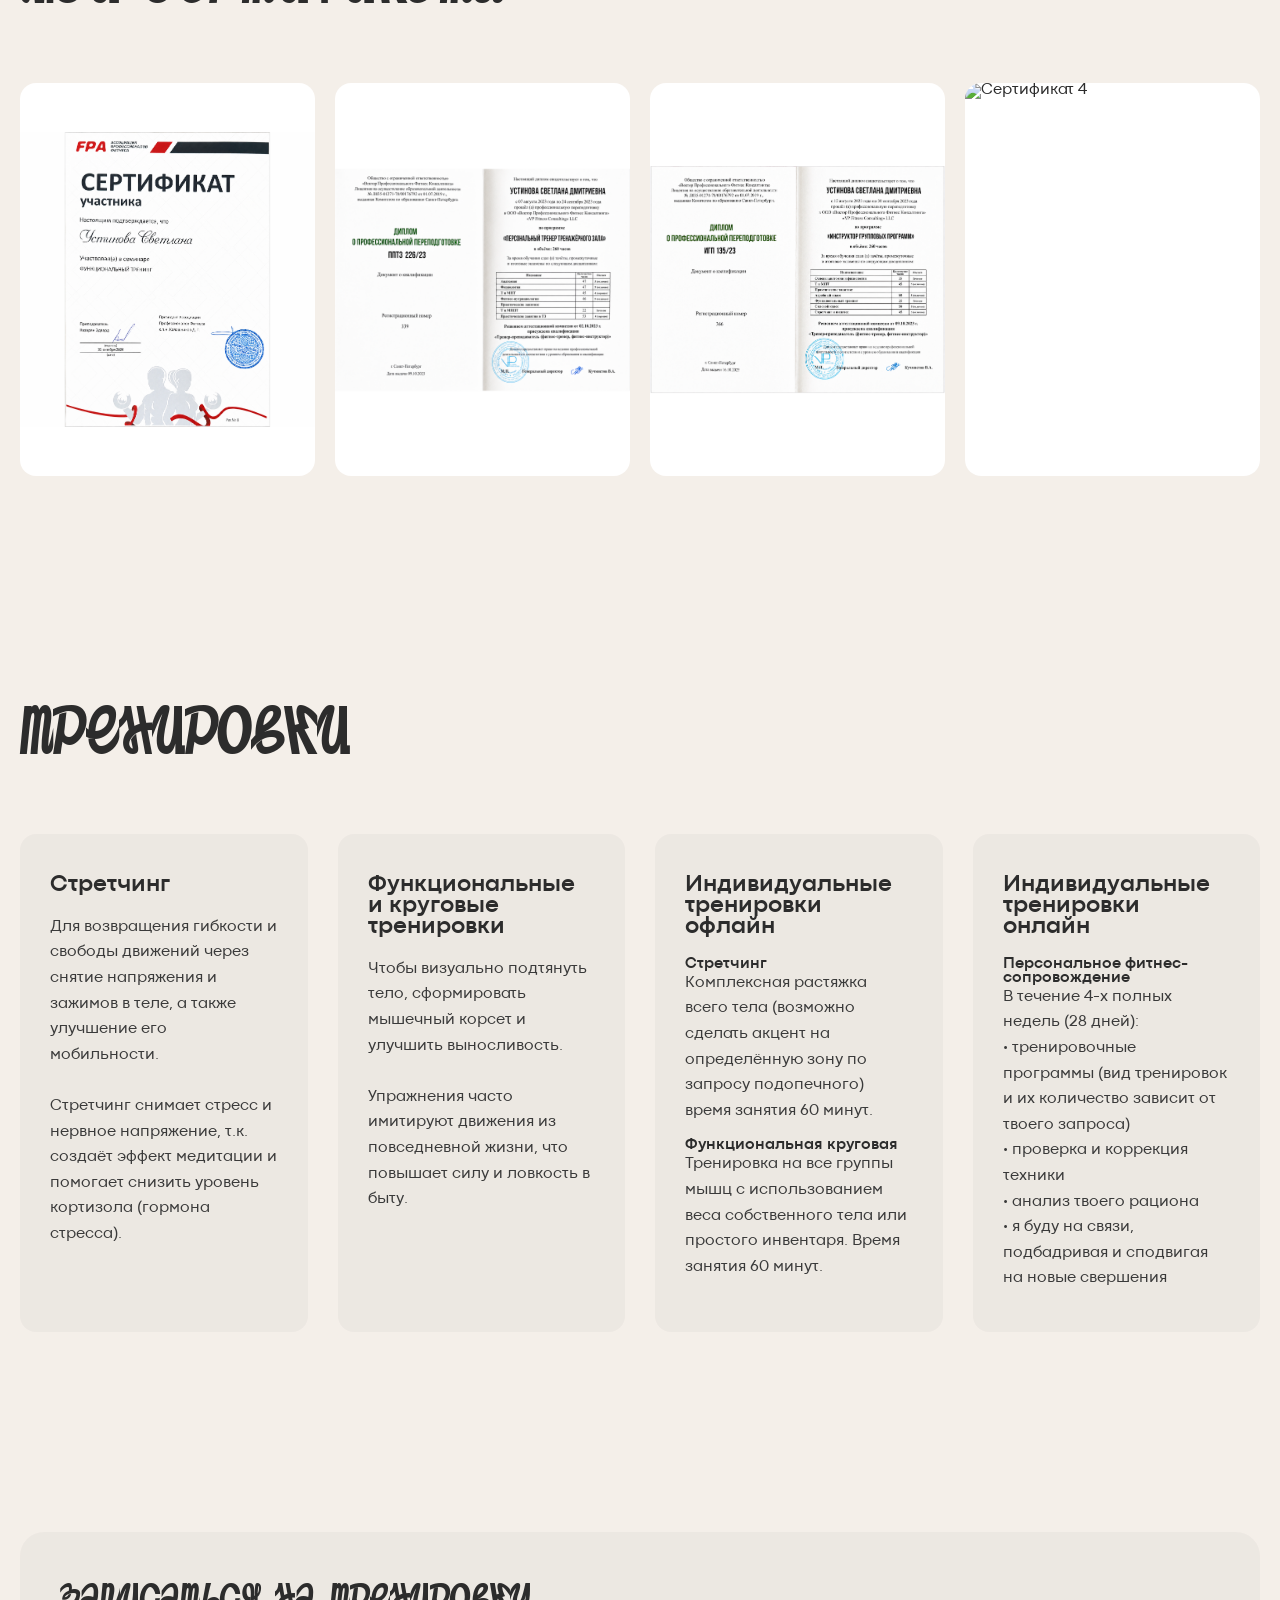
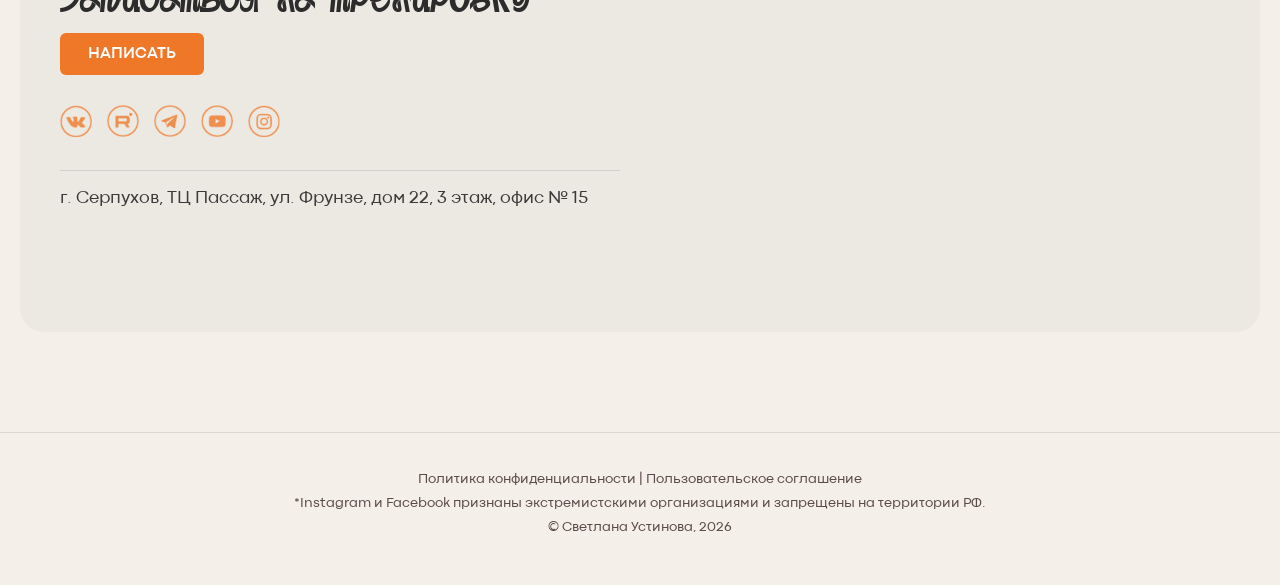
==== commit 0a90ac0f: "Update index.html" ====
--- a/index.html
+++ b/index.html
@@ -4,9 +4,23 @@
   <meta charset="UTF-8">
   <meta name="viewport" content="width=device-width, initial-scale=1.0, user-scalable=yes">
   <title>Тренер Светлана Устинова</title>
+  <link rel="icon" type="image/x-icon" href="ico.ico">
   <link rel="stylesheet" href="style.css">
+  <!-- Yandex.Metrika counter -->
+  <script type="text/javascript">
+    (function(m,e,t,r,i,k,a){
+      m[i]=m[i]||function(){(m[i].a=m[i].a||[]).push(arguments)};
+      m[i].l=1*new Date();
+      for (var j = 0; j < document.scripts.length; j++) {if (document.scripts[j].src === r) { return; }}
+      k=e.createElement(t),a=e.getElementsByTagName(t)[0],k.async=1,k.src=r,a.parentNode.insertBefore(k,a);
+    })(window, document, 'script', 'https://mc.yandex.ru/metrika/tag.js', 'ym');
+
+    ym(109456067, 'init', {ssr:true, webvisor:true, clickmap:true, ecommerce:"dataLayer", referrer: document.referrer, url: location.href, accurateTrackBounce:true, trackLinks:true});
+  </script>
+  <!-- /Yandex.Metrika counter -->
 </head>
 <body>
+  <noscript><div><img src="https://mc.yandex.ru/watch/109456067" style="position:absolute; left:-9999px;" alt=""></div></noscript>
 
   <!-- HEADER с бургер-меню -->
   <header class="header">
@@ -177,30 +191,6 @@
         });
       }
 
-      // Cookie consent и Яндекс.Метрика
-      function loadYandexMetrika() {
-        (function(m,e,t,r,i,k,a){
-          m[i]=m[i]||function(){(m[i].a=m[i].a||[]).push(arguments);};
-          m[i].l=1*new Date();
-          for(var j=0;j<document.scripts.length;j++){if(document.scripts[j].src===r){return;}}
-          k=e.createElement(t),a=e.getElementsByTagName(t)[0],k.async=1,k.src=r,a.parentNode.insertBefore(k,a);
-        })(window,document,"script","https://mc.yandex.ru/metrika/tag.js","ym");
-        ym(XXXXXX, "init", { clickmap:true, trackLinks:true, accurateTrackBounce:true, webvisor:true });
-      }
-      if (!localStorage.getItem('cookieConsent')) {
-        const banner = document.createElement('div');
-        banner.className = 'cookie-banner';
-        banner.innerHTML = `<p>Мы используем cookies для сбора статистики (Яндекс.Метрика). Продолжая использовать сайт, вы соглашаетесь с этим.</p><button id="acceptCookies">Принять</button>`;
-        document.body.appendChild(banner);
-        document.getElementById('acceptCookies').addEventListener('click', () => {
-          localStorage.setItem('cookieConsent', 'true');
-          banner.remove();
-          loadYandexMetrika();
-        });
-      } else {
-        loadYandexMetrika();
-      }
-
       // ========== 1. ЛЕВАЯ КАРУСЕЛЬ (фото тренера) ==========
       const leftTrack = document.getElementById('carouselTrackLeft');
       if (leftTrack) {
@@ -325,6 +315,9 @@
       const certNext = document.querySelector('.cert-next-btn');
       if (certTrack && certPrev && certNext) {
         let autoScrollInterval;
+        let isDragging = false;
+        let startX = 0;
+        let startScrollLeft = 0;
         function getStep() {
           const card = certTrack.querySelector('.certificate-card');
           return card ? card.offsetWidth + 20 : 300;
@@ -350,9 +343,40 @@
         certTrack.addEventListener('mouseleave', startAuto);
         certTrack.addEventListener('touchstart', stopAuto);
         certTrack.addEventListener('touchend', startAuto);
+
+        // Desktop drag-scroll (ПК): позволяет листать мышью, как на мобилке.
+        certTrack.addEventListener('mousedown', (e) => {
+          isDragging = true;
+          startX = e.pageX;
+          startScrollLeft = certTrack.scrollLeft;
+          stopAuto();
+          certTrack.style.scrollBehavior = 'auto';
+          e.preventDefault();
+        });
+
+        window.addEventListener('mousemove', (e) => {
+          if (!isDragging) return;
+          const walk = e.pageX - startX;
+          certTrack.scrollLeft = startScrollLeft - walk;
+        });
+
+        window.addEventListener('mouseup', () => {
+          if (!isDragging) return;
+          isDragging = false;
+          certTrack.style.scrollBehavior = 'smooth';
+          startAuto();
+        });
+
+        certTrack.addEventListener('wheel', (e) => {
+          if (Math.abs(e.deltaY) > Math.abs(e.deltaX)) {
+            certTrack.scrollLeft += e.deltaY;
+            e.preventDefault();
+          }
+        }, { passive: false });
+
         startAuto();
       }
     })();
   </script>
 </body>
-</html>+</html>
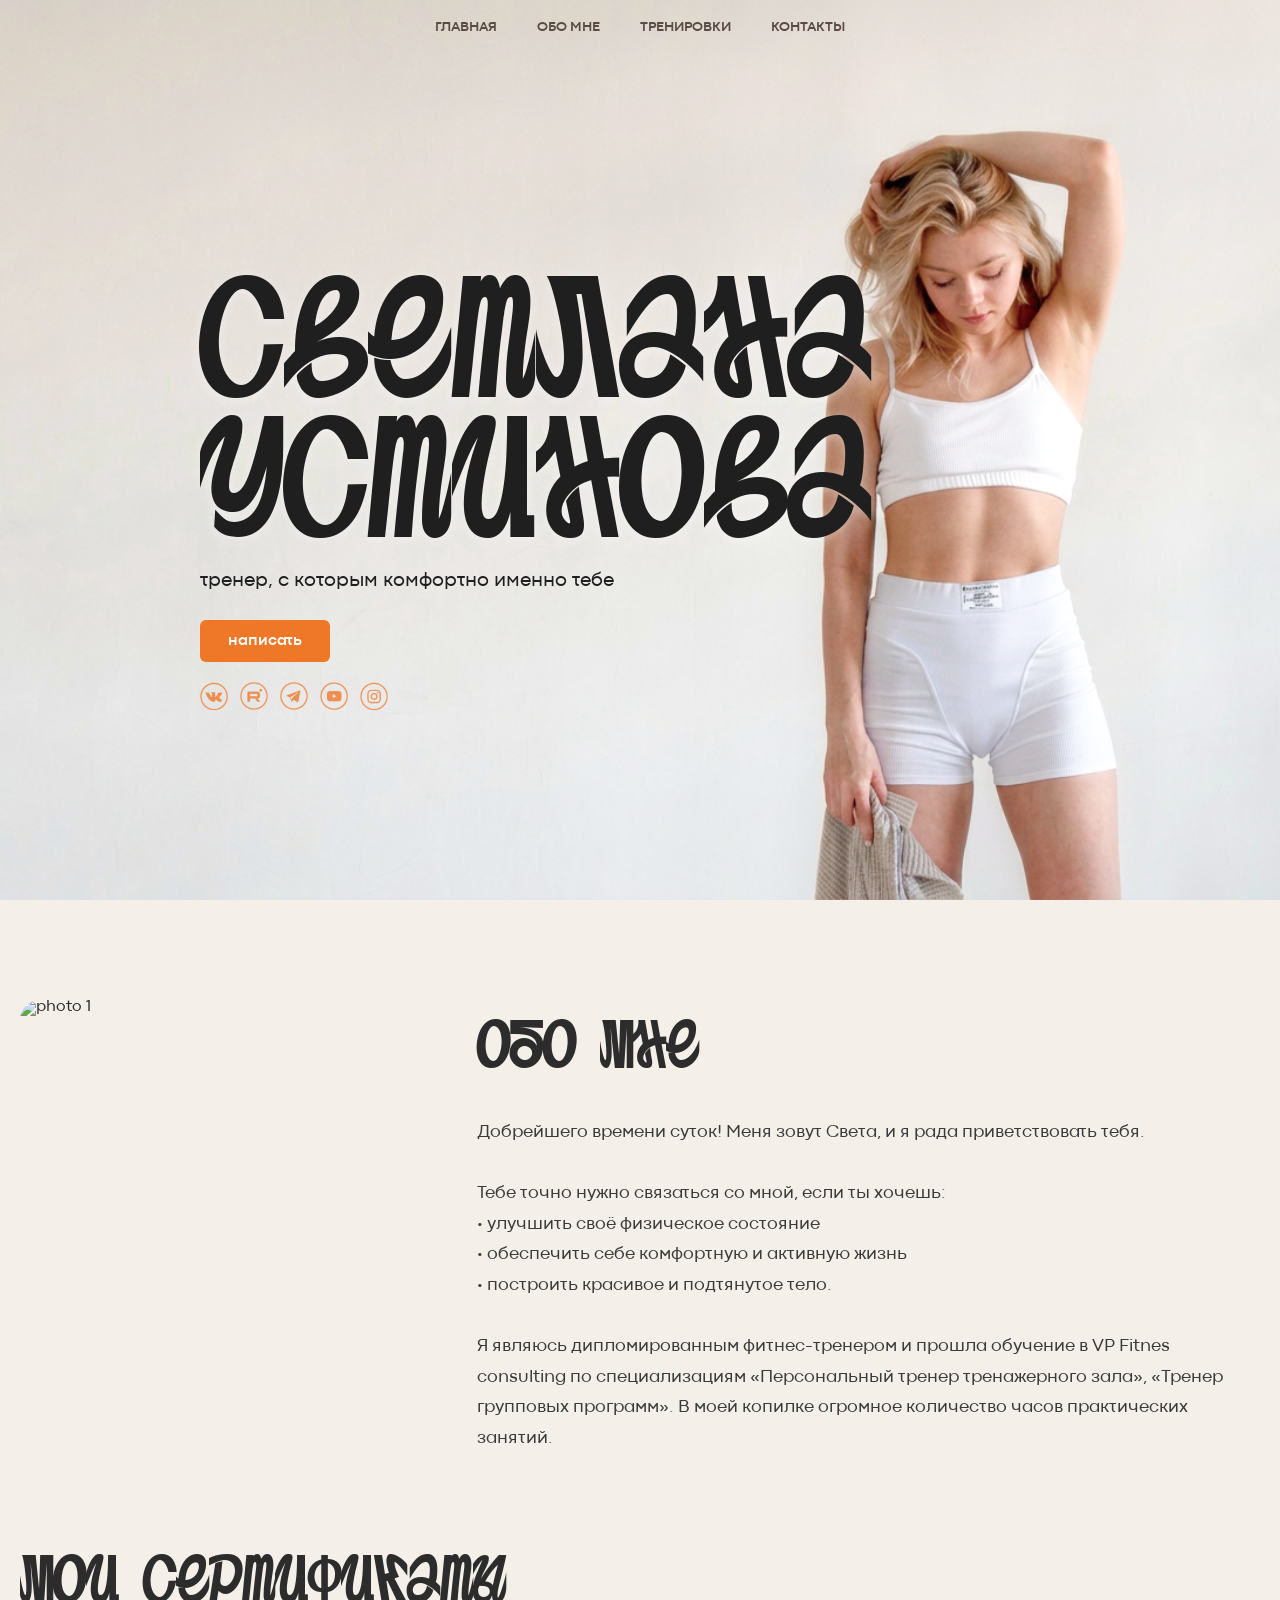
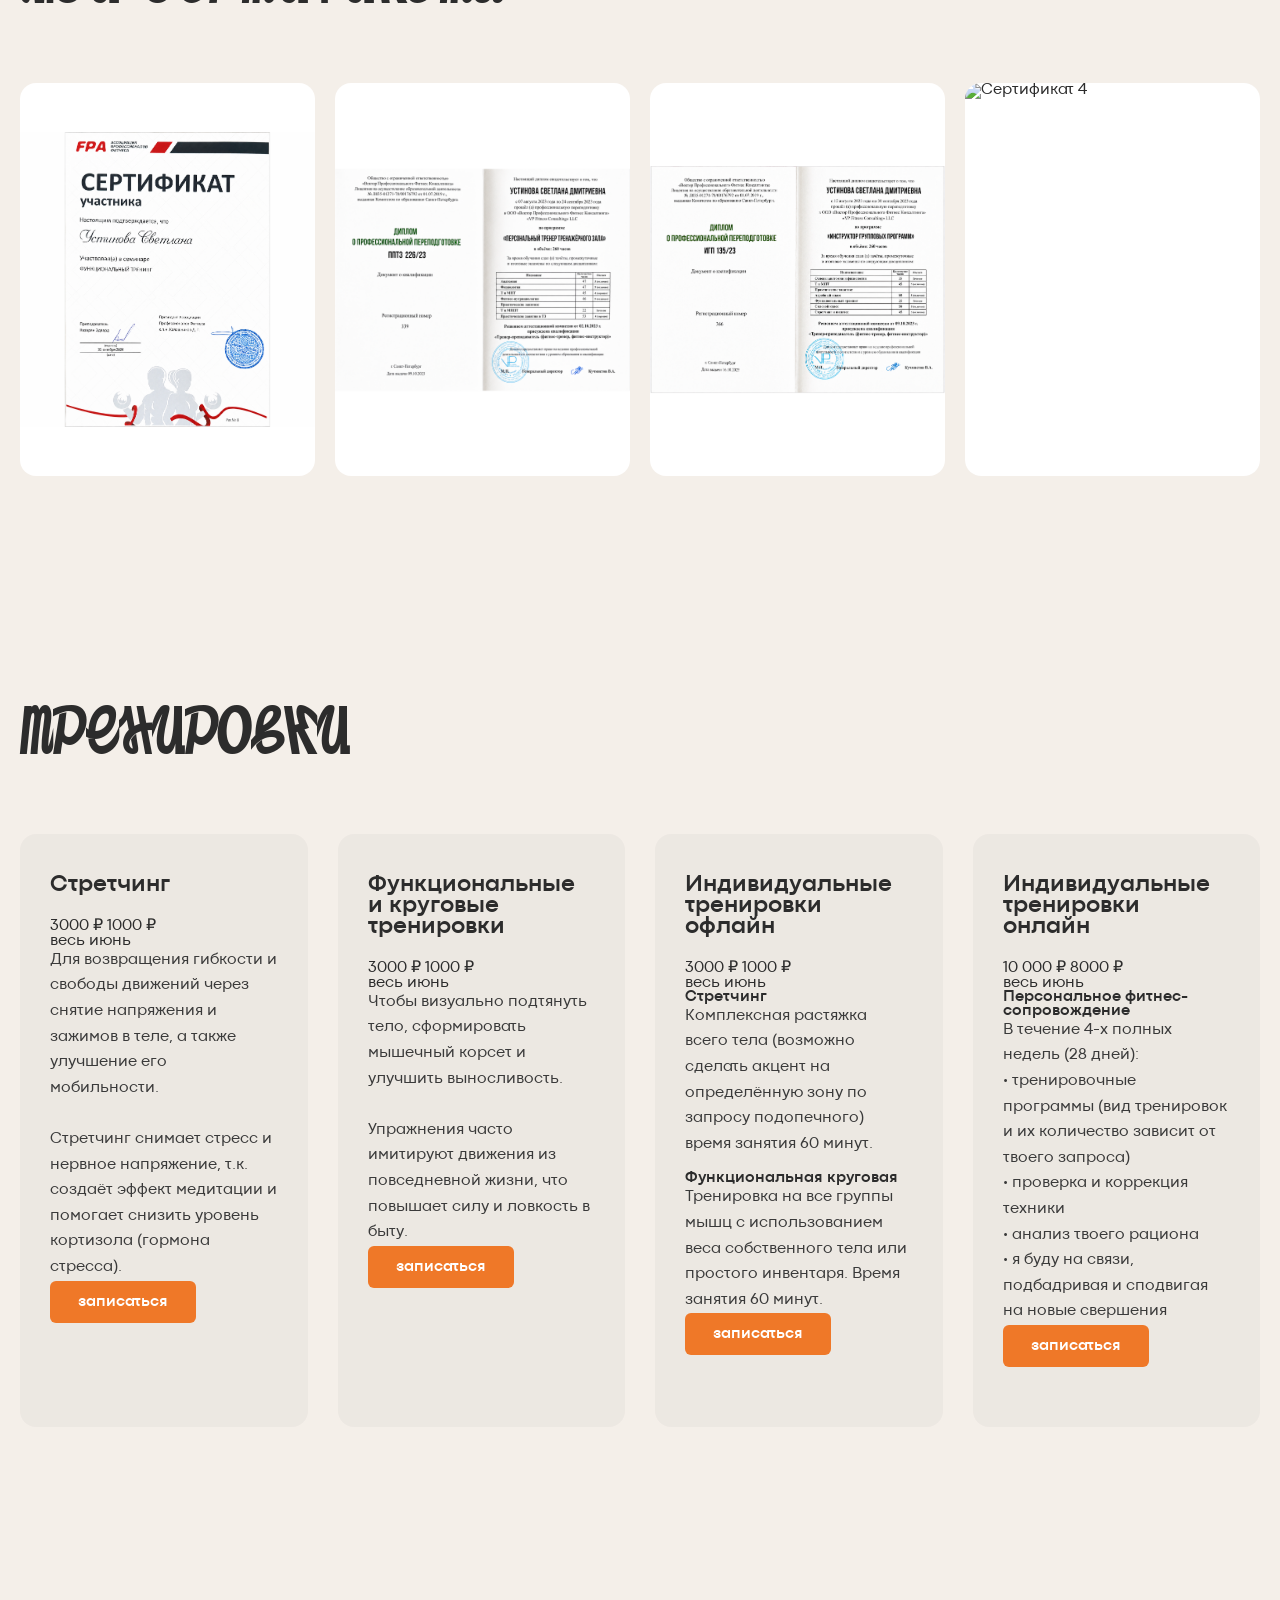
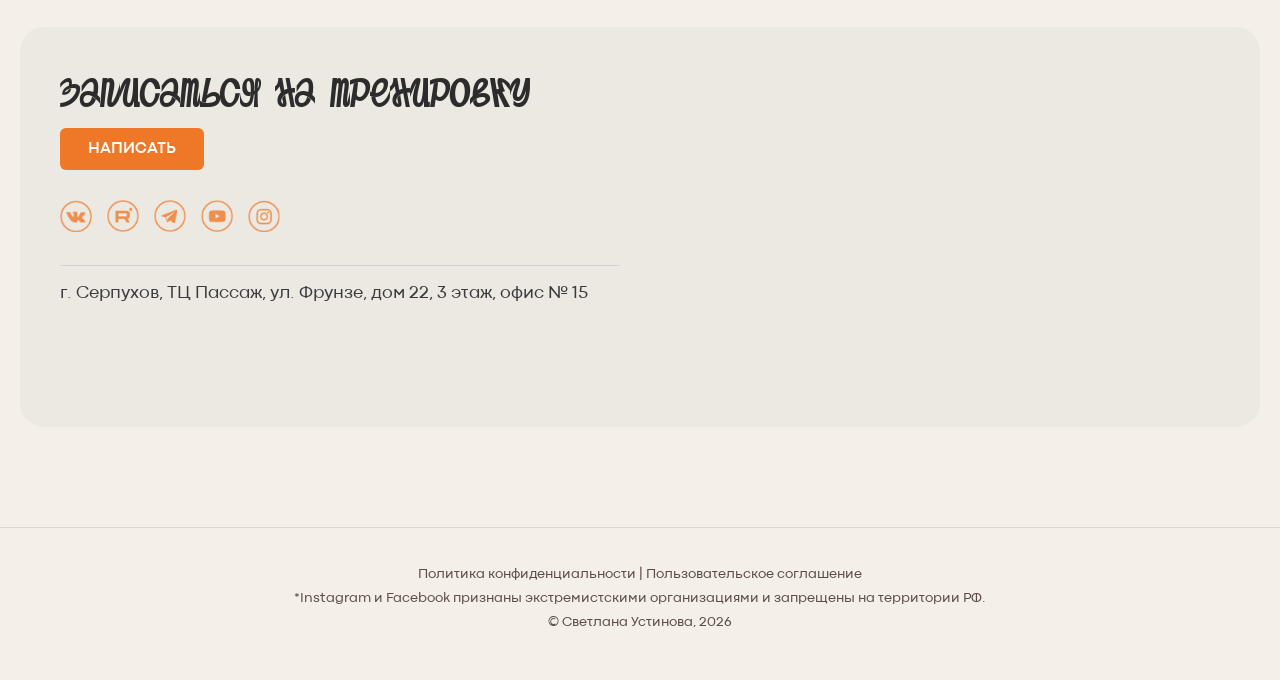
==== commit 0039650c: "Update index.html" ====
--- a/index.html
+++ b/index.html
@@ -112,24 +112,48 @@
       <div class="training-columns">
         <div class="training-col">
           <h3>Стретчинг</h3>
+          <div class="training-price">
+            <span class="training-price-old">3000 ₽</span>
+            <span>1000 ₽</span>
+          </div>
+          <div class="training-price-note">весь июнь</div>
           <p>Для возвращения гибкости и свободы движений через снятие напряжения и зажимов в теле, а также улучшение его мобильности.<br><br>Стретчинг снимает стресс и нервное напряжение, т.к. создаёт эффект медитации и помогает снизить уровень кортизола (гормона стресса).</p>
+          <a href="https://t.me/Ustishine3" class="btn training-action-btn" target="_blank">записаться</a>
         </div>
         <div class="training-col">
           <h3>Функциональные и круговые тренировки</h3>
+          <div class="training-price">
+            <span class="training-price-old">3000 ₽</span>
+            <span>1000 ₽</span>
+          </div>
+          <div class="training-price-note">весь июнь</div>
           <p>Чтобы визуально подтянуть тело, сформировать мышечный корсет и улучшить выносливость.<br><br>Упражнения часто имитируют движения из повседневной жизни, что повышает силу и ловкость в быту.</p>
+          <a href="https://t.me/Ustishine3" class="btn training-action-btn" target="_blank">записаться</a>
         </div>
         <div class="training-col">
           <h3>Индивидуальные тренировки офлайн</h3>
+          <div class="training-price">
+            <span class="training-price-old">3000 ₽</span>
+            <span>1000 ₽</span>
+          </div>
+          <div class="training-price-note">весь июнь</div>
           <h4>Стретчинг</h4>
           <p>Комплексная растяжка всего тела (возможно сделать акцент на определённую зону по запросу подопечного) время занятия 60 минут.</p>
           <br>
           <h4>Функциональная круговая</h4>
           <p>Тренировка на все группы мышц с использованием веса собственного тела или простого инвентаря. Время занятия 60 минут.</p>
+          <a href="https://t.me/Ustishine3" class="btn training-action-btn" target="_blank">записаться</a>
         </div>
         <div class="training-col">
           <h3>Индивидуальные тренировки онлайн</h3>
+          <div class="training-price">
+            <span class="training-price-old">10 000 ₽</span>
+            <span>8000 ₽</span>
+          </div>
+          <div class="training-price-note">весь июнь</div>
           <h4>Персональное фитнес-сопровождение</h4>
           <p>В течение 4-х полных недель (28 дней):<br>• тренировочные программы (вид тренировок и их количество зависит от твоего запроса)<br>• проверка и коррекция техники<br>• анализ твоего рациона<br>• я буду на связи, подбадривая и сподвигая на новые свершения</p>
+          <a href="https://t.me/Ustishine3" class="btn training-action-btn" target="_blank">записаться</a>
         </div>
       </div>
     </div>
@@ -191,191 +215,119 @@
         });
       }
 
-      // ========== 1. ЛЕВАЯ КАРУСЕЛЬ (фото тренера) ==========
-      const leftTrack = document.getElementById('carouselTrackLeft');
-      if (leftTrack) {
-        const slides = Array.from(leftTrack.children);
-        const originalCount = slides.length;
-        slides.forEach(slide => {
-          const clone = slide.cloneNode(true);
-          leftTrack.appendChild(clone);
-        });
-        let currentIndex = 0;
+      function initModernCarousel({ trackSelector, prevSelector, nextSelector, delay = 4500 }) {
+        const track = document.querySelector(trackSelector);
+        const prevBtn = document.querySelector(prevSelector);
+        const nextBtn = document.querySelector(nextSelector);
+        if (!track || !prevBtn || !nextBtn) return;
+
         let autoPlayInterval;
-        const delay = 4000;
-        const transitionTime = 300;
-        let startX = 0, startIndex = 0, isDragging = false;
-
-        leftTrack.style.transition = `transform ${transitionTime}ms ease`;
-
-        function updateSlide(index, instant = false) {
-          if (instant) leftTrack.style.transition = 'none';
-          else leftTrack.style.transition = `transform ${transitionTime}ms ease`;
-          leftTrack.style.transform = `translateX(${-index * 100}%)`;
-          currentIndex = index;
-        }
-        function nextSlide() {
-          if (currentIndex >= originalCount) {
-            updateSlide(0, true);
-            leftTrack.offsetHeight;
-            updateSlide(1);
-          } else {
-            updateSlide(currentIndex + 1);
-          }
-        }
-        function prevSlide() {
-          if (currentIndex <= 0) {
-            updateSlide(originalCount, true);
-            leftTrack.offsetHeight;
-            updateSlide(originalCount - 1);
-          } else {
-            updateSlide(currentIndex - 1);
-          }
-        }
-        function startAuto() { stopAuto(); autoPlayInterval = setInterval(nextSlide, delay); }
-        function stopAuto() { if (autoPlayInterval) clearInterval(autoPlayInterval); }
-
-        const wrapper = leftTrack.parentElement;
-
-        // --- Touch events (исправлено: preventDefault только при горизонтальном движении) ---
-        wrapper.addEventListener('touchstart', (e) => {
-          if (e.touches.length === 1) {
-            stopAuto();
-            isDragging = true;
-            startX = e.touches[0].clientX;
-            startIndex = currentIndex;
-            leftTrack.style.transition = 'none';
-            // НЕ вызываем preventDefault здесь, чтобы не блокировать вертикальный скролл
-          }
-        }, { passive: false });
-        wrapper.addEventListener('touchmove', (e) => {
-          if (!isDragging) return;
-          const deltaX = e.touches[0].clientX - startX;
-          // Если движение горизонтальное больше 5px – запрещаем скролл страницы
-          if (Math.abs(deltaX) > 5) e.preventDefault();
-          const percent = (deltaX / wrapper.clientWidth) * 100;
-          let newIndex = startIndex - percent / 100;
-          leftTrack.style.transform = `translateX(${-newIndex * 100}%)`;
-        }, { passive: false });
-        wrapper.addEventListener('touchend', (e) => {
-          if (!isDragging) return;
-          isDragging = false;
-          const deltaX = e.changedTouches[0].clientX - startX;
-          if (Math.abs(deltaX) > 30) {
-            deltaX > 0 ? prevSlide() : nextSlide();
-          } else {
-            updateSlide(currentIndex);
-          }
-          startAuto();
-        });
-
-        // --- Mouse events ---
-        wrapper.addEventListener('mousedown', (e) => {
-          stopAuto();
-          isDragging = true;
-          startX = e.clientX;
-          startIndex = currentIndex;
-          leftTrack.style.transition = 'none';
-          e.preventDefault();
-        });
-        window.addEventListener('mousemove', (e) => {
-          if (!isDragging) return;
-          const deltaX = e.clientX - startX;
-          const percent = (deltaX / wrapper.clientWidth) * 100;
-          let newIndex = startIndex - percent / 100;
-          leftTrack.style.transform = `translateX(${-newIndex * 100}%)`;
-        });
-        window.addEventListener('mouseup', (e) => {
-          if (!isDragging) return;
-          isDragging = false;
-          const deltaX = e.clientX - startX;
-          if (Math.abs(deltaX) > 30) {
-            deltaX > 0 ? prevSlide() : nextSlide();
-          } else {
-            updateSlide(currentIndex);
-          }
-          startAuto();
-        });
-
-        // Кнопки
-        const prevBtn = wrapper.querySelector('.prev-btn');
-        const nextBtn = wrapper.querySelector('.next-btn');
-        if (prevBtn) prevBtn.addEventListener('click', () => { stopAuto(); prevSlide(); startAuto(); });
-        if (nextBtn) nextBtn.addEventListener('click', () => { stopAuto(); nextSlide(); startAuto(); });
-
-        updateSlide(0, true);
-        startAuto();
-        wrapper.addEventListener('mouseenter', stopAuto);
-        wrapper.addEventListener('mouseleave', startAuto);
-      }
-
-      // ========== 2. КАРУСЕЛЬ СЕРТИФИКАТОВ ==========
-      const certTrack = document.getElementById('certificatesTrack');
-      const certPrev = document.querySelector('.cert-prev-btn');
-      const certNext = document.querySelector('.cert-next-btn');
-      if (certTrack && certPrev && certNext) {
-        let autoScrollInterval;
-        let isDragging = false;
+        let isMouseDown = false;
         let startX = 0;
         let startScrollLeft = 0;
+        const moveThreshold = 8;
+
+        function getGap() {
+          const styles = window.getComputedStyle(track);
+          const gap = parseFloat(styles.columnGap || styles.gap || "0");
+          return Number.isNaN(gap) ? 0 : gap;
+        }
+
         function getStep() {
-          const card = certTrack.querySelector('.certificate-card');
-          return card ? card.offsetWidth + 20 : 300;
-        }
-        function scrollNext() { certTrack.scrollBy({ left: getStep(), behavior: 'smooth' }); }
-        function scrollPrev() { certTrack.scrollBy({ left: -getStep(), behavior: 'smooth' }); }
+          const firstCard = track.children[0];
+          if (!firstCard) return track.clientWidth;
+          return firstCard.getBoundingClientRect().width + getGap();
+        }
+
+        function scrollByStep(direction) {
+          track.scrollBy({ left: getStep() * direction, behavior: "smooth" });
+        }
+
+        function scrollToStartIfEnd() {
+          const maxScroll = track.scrollWidth - track.clientWidth;
+          if (track.scrollLeft >= maxScroll - 4) {
+            track.scrollTo({ left: 0, behavior: "smooth" });
+            return true;
+          }
+          return false;
+        }
+
         function startAuto() {
           stopAuto();
-          autoScrollInterval = setInterval(() => {
-            const maxScroll = certTrack.scrollWidth - certTrack.clientWidth;
-            if (certTrack.scrollLeft + certTrack.clientWidth >= maxScroll - 10) {
-              certTrack.scrollTo({ left: 0, behavior: 'smooth' });
-            } else {
-              scrollNext();
-            }
-          }, 4000);
-        }
-        function stopAuto() { if (autoScrollInterval) clearInterval(autoScrollInterval); }
-
-        certPrev.addEventListener('click', () => { stopAuto(); scrollPrev(); startAuto(); });
-        certNext.addEventListener('click', () => { stopAuto(); scrollNext(); startAuto(); });
-        certTrack.addEventListener('mouseenter', stopAuto);
-        certTrack.addEventListener('mouseleave', startAuto);
-        certTrack.addEventListener('touchstart', stopAuto);
-        certTrack.addEventListener('touchend', startAuto);
-
-        // Desktop drag-scroll (ПК): позволяет листать мышью, как на мобилке.
-        certTrack.addEventListener('mousedown', (e) => {
-          isDragging = true;
+          autoPlayInterval = setInterval(() => {
+            if (!scrollToStartIfEnd()) scrollByStep(1);
+          }, delay);
+        }
+
+        function stopAuto() {
+          if (autoPlayInterval) clearInterval(autoPlayInterval);
+        }
+
+        prevBtn.addEventListener("click", () => {
+          stopAuto();
+          scrollByStep(-1);
+          startAuto();
+        });
+        nextBtn.addEventListener("click", () => {
+          stopAuto();
+          scrollByStep(1);
+          startAuto();
+        });
+
+        track.addEventListener("mouseenter", stopAuto);
+        track.addEventListener("mouseleave", startAuto);
+        track.addEventListener("touchstart", stopAuto, { passive: true });
+        track.addEventListener("touchend", startAuto, { passive: true });
+
+        track.addEventListener("mousedown", (e) => {
+          isMouseDown = true;
           startX = e.pageX;
-          startScrollLeft = certTrack.scrollLeft;
+          startScrollLeft = track.scrollLeft;
           stopAuto();
-          certTrack.style.scrollBehavior = 'auto';
+          track.style.scrollBehavior = "auto";
+          track.style.cursor = "grabbing";
           e.preventDefault();
         });
 
-        window.addEventListener('mousemove', (e) => {
-          if (!isDragging) return;
+        window.addEventListener("mousemove", (e) => {
+          if (!isMouseDown) return;
           const walk = e.pageX - startX;
-          certTrack.scrollLeft = startScrollLeft - walk;
-        });
-
-        window.addEventListener('mouseup', () => {
-          if (!isDragging) return;
-          isDragging = false;
-          certTrack.style.scrollBehavior = 'smooth';
+          if (Math.abs(walk) > moveThreshold) {
+            track.scrollLeft = startScrollLeft - walk;
+          }
+        });
+
+        window.addEventListener("mouseup", () => {
+          if (!isMouseDown) return;
+          isMouseDown = false;
+          track.style.scrollBehavior = "smooth";
+          track.style.cursor = "grab";
           startAuto();
         });
 
-        certTrack.addEventListener('wheel', (e) => {
+        track.addEventListener("wheel", (e) => {
           if (Math.abs(e.deltaY) > Math.abs(e.deltaX)) {
-            certTrack.scrollLeft += e.deltaY;
+            track.scrollLeft += e.deltaY;
             e.preventDefault();
           }
         }, { passive: false });
 
         startAuto();
       }
+
+      initModernCarousel({
+        trackSelector: "#carouselTrackLeft",
+        prevSelector: ".prev-btn",
+        nextSelector: ".next-btn",
+        delay: 5000
+      });
+
+      initModernCarousel({
+        trackSelector: "#certificatesTrack",
+        prevSelector: ".cert-prev-btn",
+        nextSelector: ".cert-next-btn",
+        delay: 4500
+      });
     })();
   </script>
 </body>
--- a/style.css
+++ b/style.css
@@ -102,6 +102,7 @@
   z-index: 2;
   max-width: 500px;
   padding-top: 80px;
+  color: #1f1f1f;
 }
 .hero-content h1 {
   font-family: 'Postertoaster', sans-serif;
@@ -110,6 +111,7 @@
   line-height: 0.7;
   margin-bottom: 20px;
   letter-spacing: 1px;
+  text-shadow: 0 2px 12px rgba(255, 255, 255, 0.45);
 }
 .hero-content h3 {
   font-family: 'Codec Pro', sans-serif;
@@ -117,6 +119,7 @@
   font-weight: 400;
   margin-bottom: 25px;
   line-height: 1.4;
+  text-shadow: 0 1px 8px rgba(255, 255, 255, 0.35);
 }
 .hero-content p {
   font-size: 16px;
@@ -152,6 +155,8 @@
   cursor: pointer;
   opacity: 0.8;
   transition: 0.3s;
+  user-select: none;
+  -webkit-user-drag: none;
 }
 .socials img:hover {
   opacity: 1;
@@ -207,6 +212,8 @@
   height: 100%;
   object-fit: cover;
   display: block;
+  user-select: none;
+  -webkit-user-drag: none;
 }
 .carousel-btn {
   position: absolute;
@@ -303,6 +310,8 @@
   object-fit: contain;
   display: block;
   background: #fff;
+  user-select: none;
+  -webkit-user-drag: none;
 }
 /* Кнопки для карусели сертификатов */
 .certificates-wrapper .carousel-btn {
@@ -622,11 +631,11 @@
 @media (max-width: 768px) {
   .header {
     padding: 15px 20px;
-    justify-content: flex-start;
+    justify-content: flex-end;
   }
   .burger {
     display: flex;
-    margin-right: auto;
+    margin-left: auto;
   }
   .nav {
     justify-content: flex-end;
@@ -784,4 +793,4 @@
   .certificate-card {
     flex: 0 0 100%;
   }
-}+}
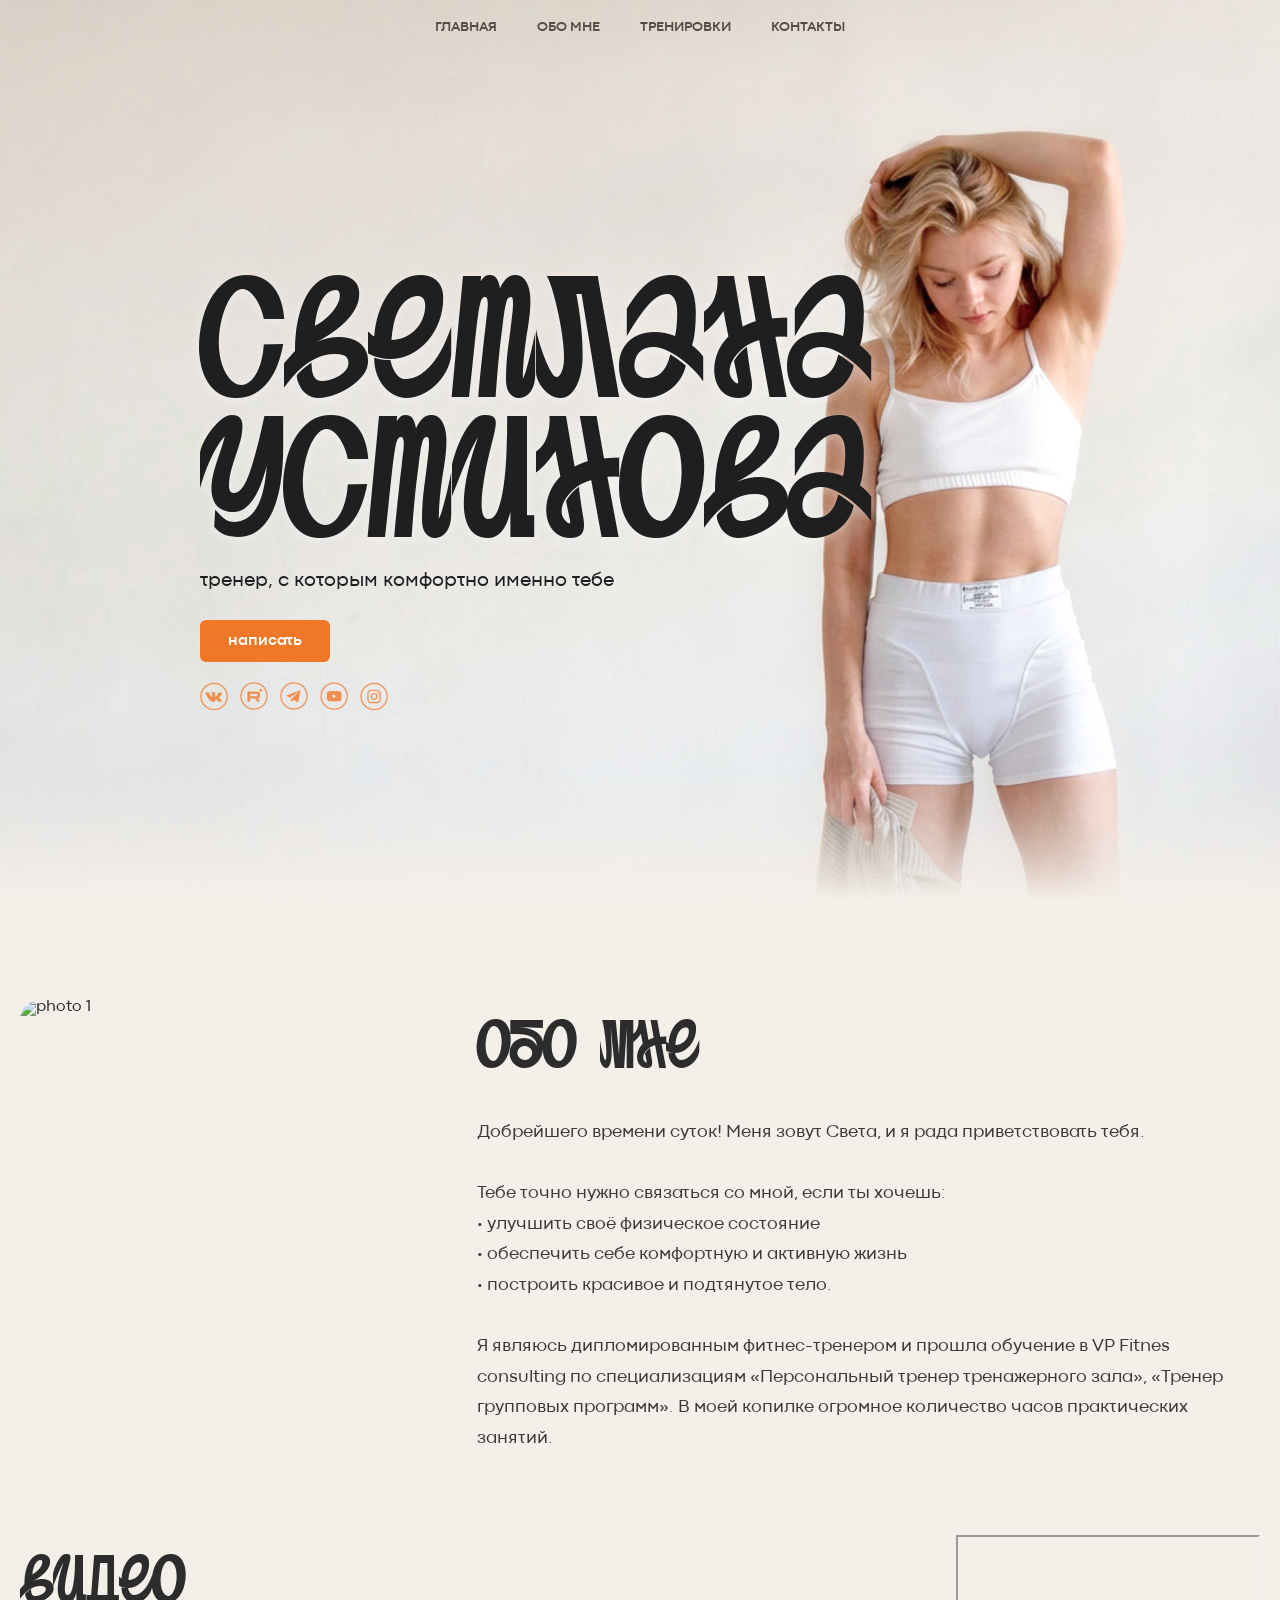
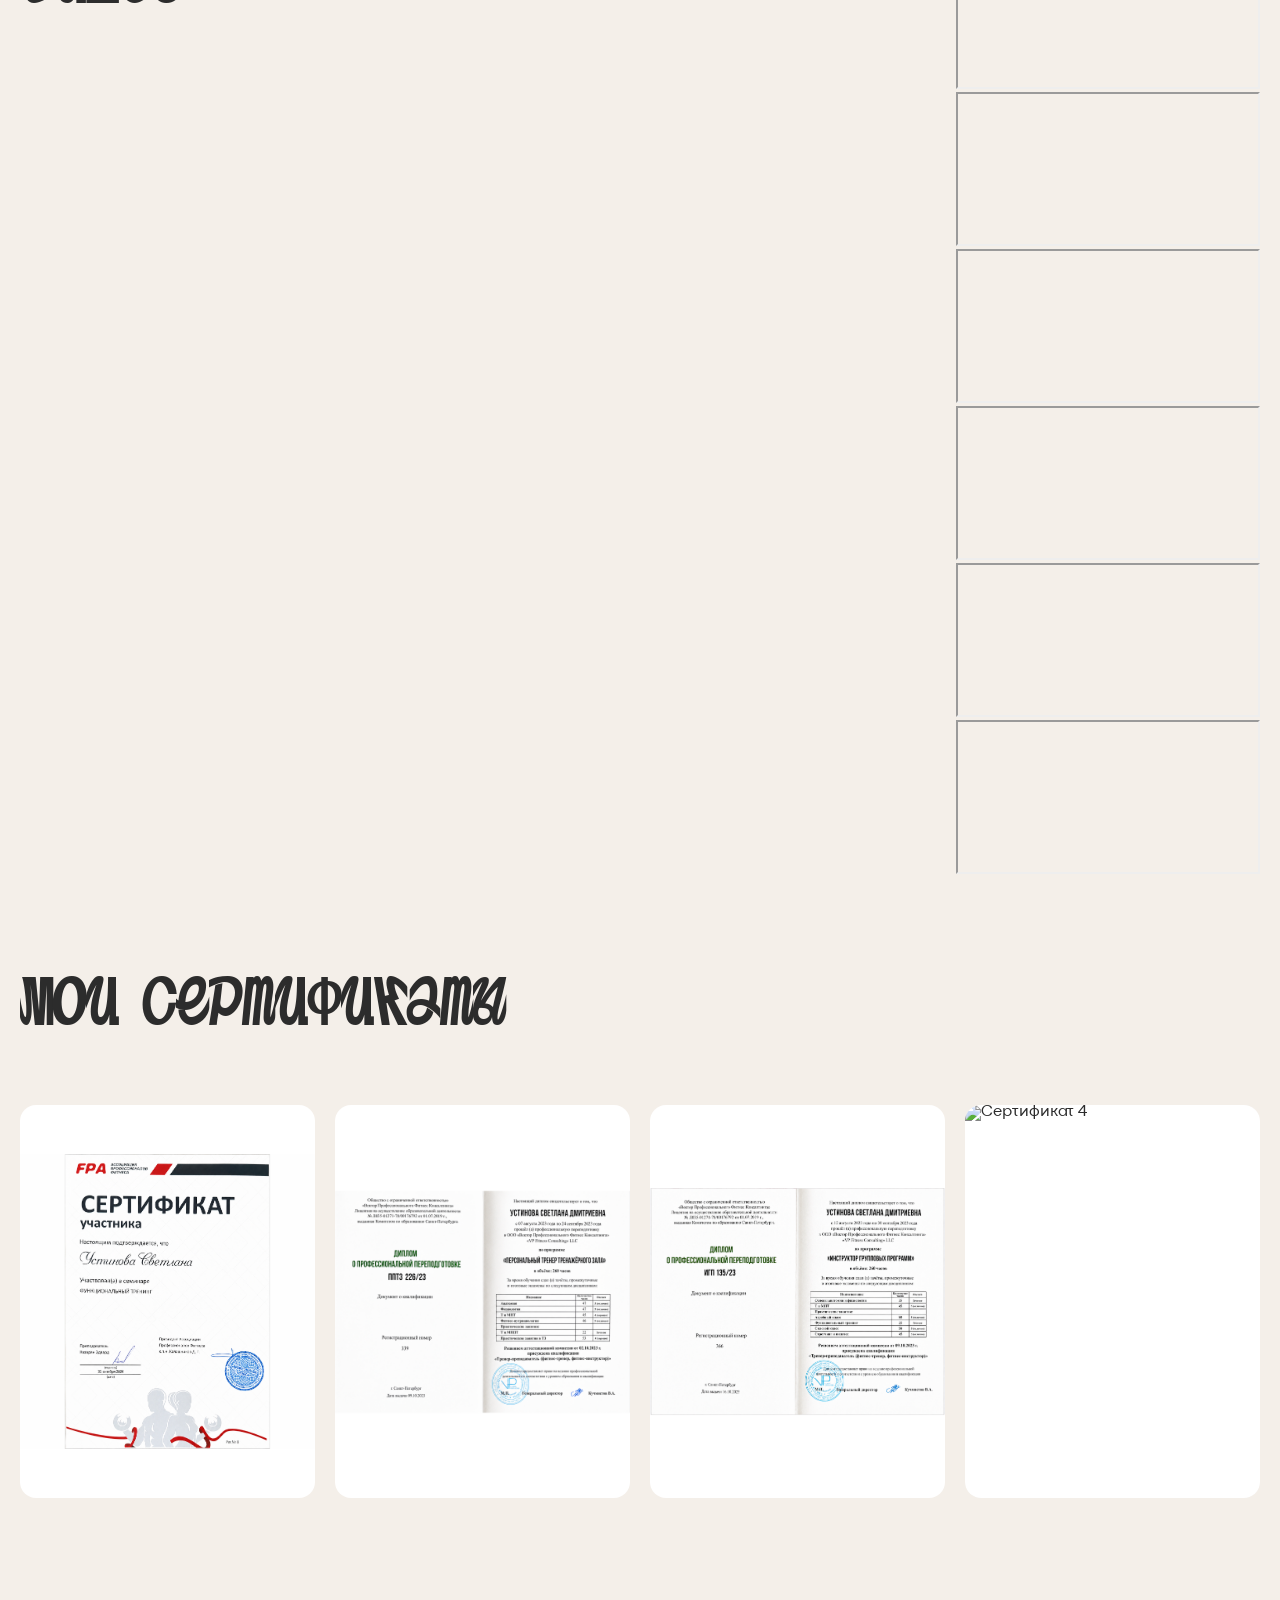
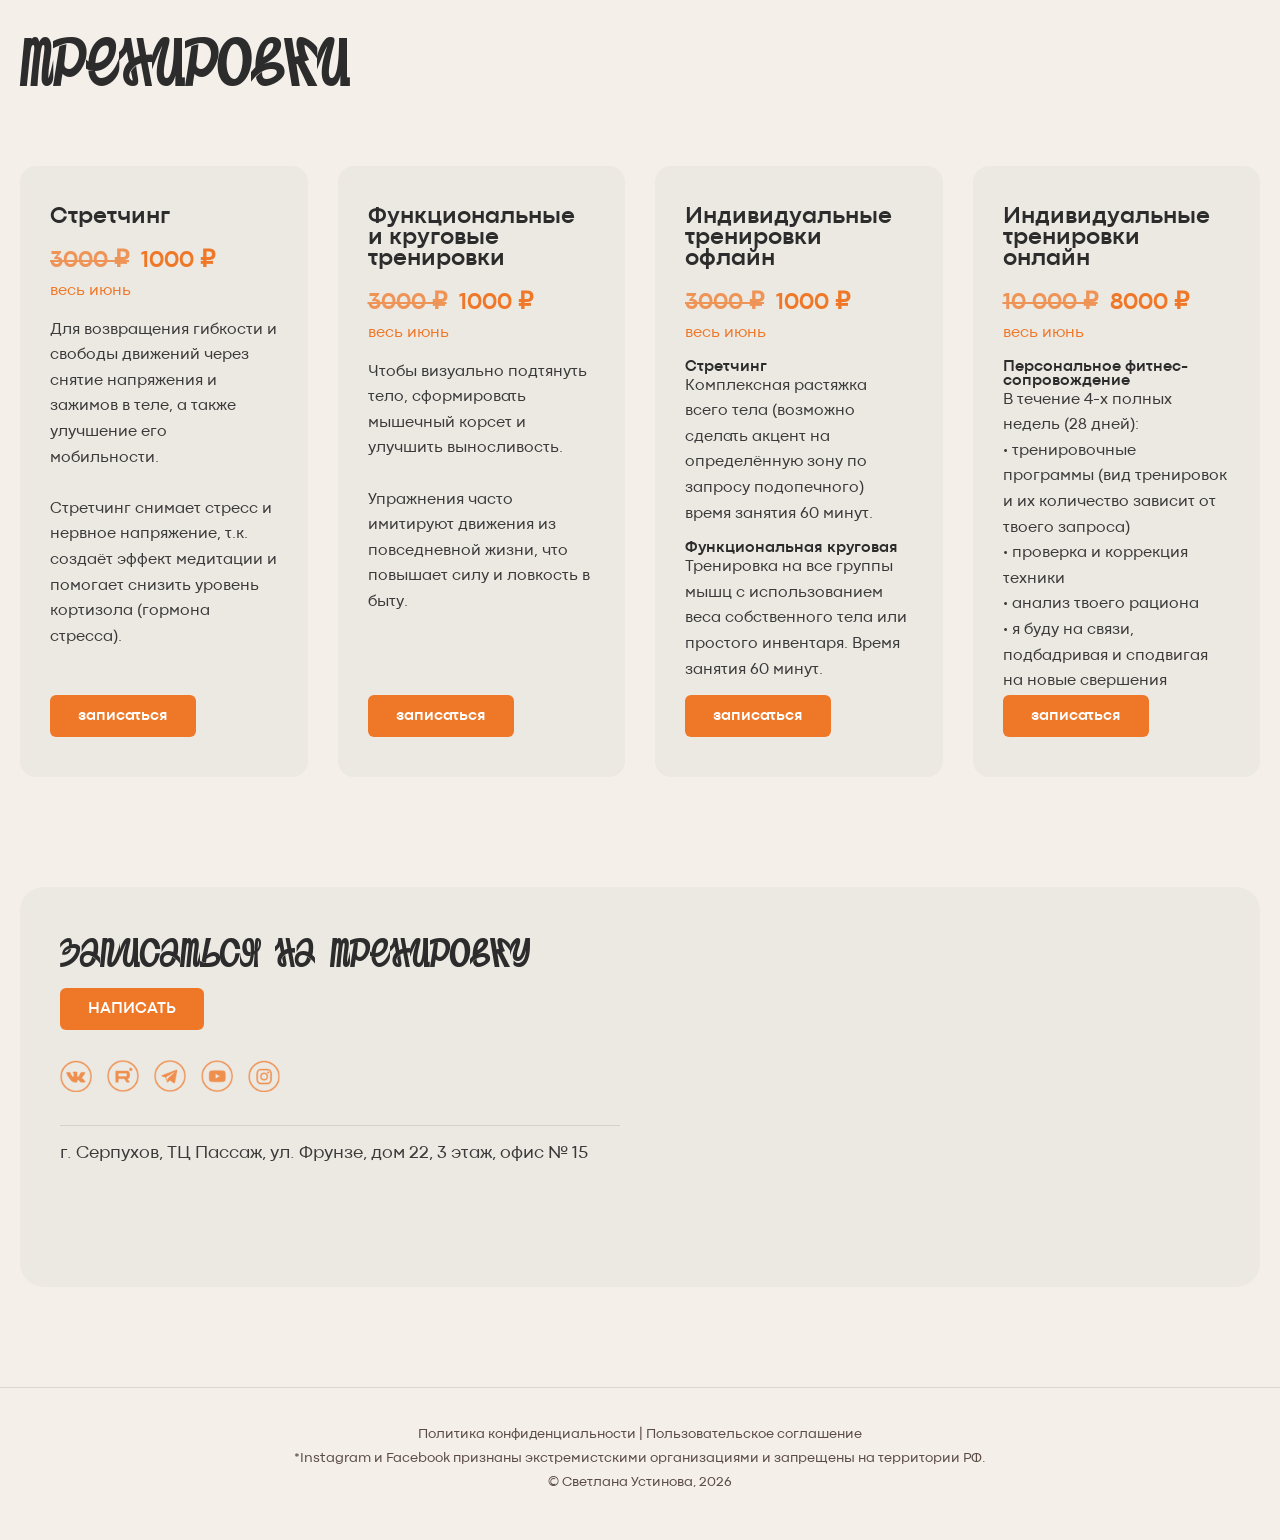
==== commit 7ea9e3f9: "Update index.html" ====
--- a/index.html
+++ b/index.html
@@ -77,6 +77,38 @@
       </div>
     </div>
 
+    <div class="about-row videos-row">
+      <div class="about-text videos-header">
+        <h2>виДео</h2>
+      </div>
+      <div class="videos-carousel">
+        <div class="videos-wrapper">
+          <div class="videos-track" id="vkVideosTrack">
+            <div class="video-card">
+              <iframe src="https://vk.com/video_ext.php?oid=-227146749&id=456239043&hd=2" allowfullscreen="true" allow="autoplay; encrypted-media; fullscreen; picture-in-picture" title="VK Video 1"></iframe>
+            </div>
+            <div class="video-card">
+              <iframe src="https://vk.com/video_ext.php?oid=-227146749&id=456239029&hd=2" allowfullscreen="true" allow="autoplay; encrypted-media; fullscreen; picture-in-picture" title="VK Video 2"></iframe>
+            </div>
+            <div class="video-card">
+              <iframe src="https://vk.com/video_ext.php?oid=-227146749&id=456239063&hd=2" allowfullscreen="true" allow="autoplay; encrypted-media; fullscreen; picture-in-picture" title="VK Video 3"></iframe>
+            </div>
+            <div class="video-card">
+              <iframe src="https://vk.com/video_ext.php?oid=-227146749&id=456239048&hd=2" allowfullscreen="true" allow="autoplay; encrypted-media; fullscreen; picture-in-picture" title="VK Video 4"></iframe>
+            </div>
+            <div class="video-card">
+              <iframe src="https://vk.com/video_ext.php?oid=-227146749&id=456239021&hd=2" allowfullscreen="true" allow="autoplay; encrypted-media; fullscreen; picture-in-picture" title="VK Video 5"></iframe>
+            </div>
+            <div class="video-card">
+              <iframe src="https://vk.com/video_ext.php?oid=-227146749&id=456239041&hd=2" allowfullscreen="true" allow="autoplay; encrypted-media; fullscreen; picture-in-picture" title="VK Video 6"></iframe>
+            </div>
+          </div>
+          <button class="carousel-btn vk-prev-btn">&#10094;</button>
+          <button class="carousel-btn vk-next-btn">&#10095;</button>
+        </div>
+      </div>
+    </div>
+
     <!-- Второй ряд: мои сертификаты – карусель карточек во всю ширину -->
     <div class="about-row certificates-row">
       <div class="about-text certificates-header">
@@ -323,6 +355,13 @@
       });
 
       initModernCarousel({
+        trackSelector: "#vkVideosTrack",
+        prevSelector: ".vk-prev-btn",
+        nextSelector: ".vk-next-btn",
+        delay: 6000
+      });
+
+      initModernCarousel({
         trackSelector: "#certificatesTrack",
         prevSelector: ".cert-prev-btn",
         nextSelector: ".cert-next-btn",
--- a/style.css
+++ b/style.css
@@ -30,6 +30,7 @@
 body {
   font-family: 'Codec Pro', sans-serif;
   background: #000;
+  --site-bg: #000;
   color: #f5efe9;
   margin: 0;
   transition: background-color 0.2s ease, color 0.2s ease;
@@ -96,6 +97,17 @@
   display: flex;
   align-items: center;
   background: url("hero.png") no-repeat center center/cover;
+}
+.hero::after {
+  content: "";
+  position: absolute;
+  left: 0;
+  right: 0;
+  bottom: 0;
+  height: clamp(80px, 14vh, 180px);
+  background: linear-gradient(to bottom, rgba(0, 0, 0, 0), var(--site-bg));
+  pointer-events: none;
+  z-index: 1;
 }
 .hero-content {
   position: relative;
@@ -164,7 +176,7 @@
 
 /* ========== ABOUT ========== */
 .about-section {
-  padding: 100px 20px;
+  padding: 100px 20px 50px;
   background: inherit;
 }
 .about-row {
@@ -196,9 +208,19 @@
 }
 .carousel-track {
   display: flex;
+  gap: 0;
   height: 100%;
-  will-change: transform;
+  overflow-x: auto;
+  scroll-behavior: smooth;
+  scrollbar-width: none;
+  -ms-overflow-style: none;
+  -webkit-overflow-scrolling: touch;
+  scroll-snap-type: x mandatory;
   cursor: grab;
+  touch-action: pan-y;
+}
+.carousel-track::-webkit-scrollbar {
+  display: none;
 }
 .carousel-track:active {
   cursor: grabbing;
@@ -206,6 +228,7 @@
 .carousel-slide {
   flex: 0 0 100%;
   height: 100%;
+  scroll-snap-align: start;
 }
 .carousel-slide img {
   width: 100%;
@@ -286,7 +309,8 @@
   padding-bottom: 10px;
   cursor: grab;
   -webkit-overflow-scrolling: touch;
-  touch-action: pan-y; /* запрещаем браузеру перехватывать горизонтальные жесты */
+  touch-action: pan-y;
+  scroll-snap-type: x mandatory;
 }
 .certificates-track::-webkit-scrollbar {
   display: none;
@@ -299,6 +323,7 @@
   aspect-ratio: 3 / 4;
   transition: transform 0.3s ease, background 0.3s ease;
   cursor: pointer;
+  scroll-snap-align: start;
 }
 .certificate-card:hover {
   transform: translateY(-5px);
@@ -348,7 +373,7 @@
 
 /* ========== TRAINING ========== */
 .training-section {
-  padding: 100px 20px;
+  padding: 60px 20px 50px;
   background: inherit;
 }
 .training-container {
@@ -369,6 +394,8 @@
 }
 .training-col {
   flex: 1;
+  display: flex;
+  flex-direction: column;
   background: rgba(255,255,255,0.03);
   padding: 40px 30px;
   border-radius: 16px;
@@ -384,14 +411,39 @@
   font-weight: 700;
   margin-bottom: 20px;
 }
+.training-price {
+  display: flex;
+  align-items: baseline;
+  gap: 12px;
+  margin-bottom: 8px;
+  color: #ef7828;
+  font-size: 24px;
+  font-weight: 700;
+  line-height: 1.2;
+}
+.training-price-old {
+  text-decoration: line-through;
+  opacity: 0.75;
+}
+.training-price-note {
+  margin-bottom: 20px;
+  color: #ef7828;
+  font-size: 16px;
+  font-weight: 400;
+}
 .training-col p {
   font-size: 16px;
   line-height: 1.6;
 }
+.training-action-btn {
+  margin-top: auto;
+  margin-bottom: 0;
+  align-self: flex-start;
+}
 
 /* ========== CONTACTS ========== */
 .contacts {
-  padding: 100px 20px;
+  padding: 60px 20px 100px;
   background: inherit;
 }
 .contacts-card {
@@ -512,6 +564,7 @@
 @media (prefers-color-scheme: light) {
   body {
     background: #f4efe9;
+    --site-bg: #f4efe9;
     color: #2c2c2c;
   }
   .menu a {
@@ -548,6 +601,10 @@
   .training-col h3 {
     color: #2c2c2c;
   }
+  .training-price,
+  .training-price-note {
+    color: #ef7828;
+  }
   .contacts-card {
     background: rgba(0,0,0,0.03);
   }
@@ -591,7 +648,7 @@
     font-size: 120px;
   }
   .about-section {
-    padding: 80px 20px;
+    padding: 80px 20px 40px;
   }
   .about-row {
     gap: 30px;
@@ -605,13 +662,13 @@
     font-size: 60px;
   }
   .training-section {
-    padding: 80px 20px;
+    padding: 50px 20px 40px;
   }
   .section-title {
     font-size: 60px;
   }
   .contacts {
-    padding: 80px 20px;
+    padding: 50px 20px 80px;
   }
   .contacts-card {
     flex-direction: column;
@@ -683,7 +740,7 @@
     font-size: 16px;
   }
   .about-section {
-    padding: 80px 20px;
+    padding: 80px 20px 40px;
   }
   .about-row {
     flex-direction: column;
@@ -708,7 +765,7 @@
     font-size: 16px;
   }
   .training-section {
-    padding: 80px 20px;
+    padding: 50px 20px 40px;
   }
   .section-title {
     font-size: 50px;
@@ -720,8 +777,14 @@
   .training-col {
     text-align: center;
   }
+  .training-action-btn {
+    align-self: center;
+  }
+  .training-price {
+    justify-content: center;
+  }
   .contacts {
-    padding: 80px 20px;
+    padding: 50px 20px 80px;
   }
   .contacts-content {
     padding: 40px 30px;
@@ -763,7 +826,7 @@
     font-size: 14px;
   }
   .about-section {
-    padding: 60px 20px;
+    padding: 60px 20px 30px;
   }
   .about-text h2 {
     font-size: 40px;
@@ -772,13 +835,13 @@
     border-radius: 12px;
   }
   .training-section {
-    padding: 60px 20px;
+    padding: 40px 20px 30px;
   }
   .section-title {
     font-size: 40px;
   }
   .contacts {
-    padding: 60px 20px;
+    padding: 40px 20px 60px;
   }
   .contacts-content h3 {
     font-size: 28px;
